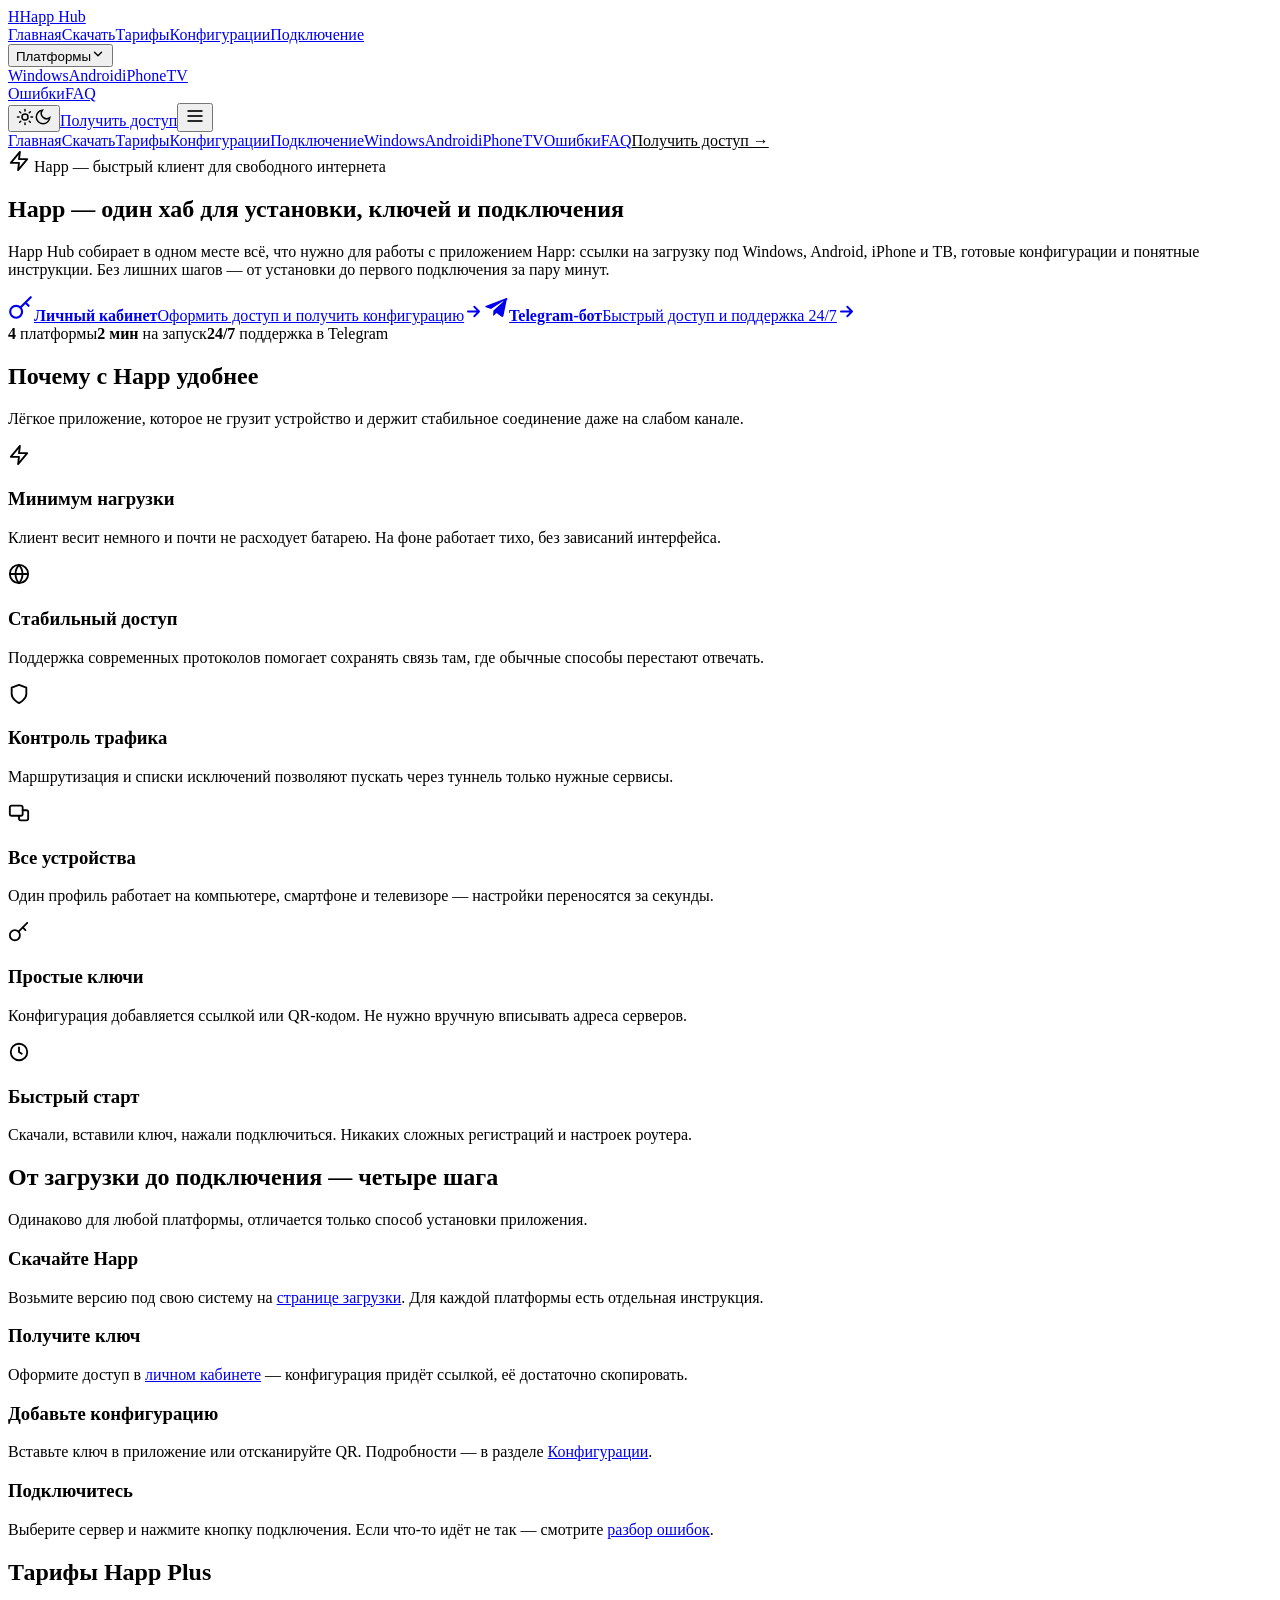
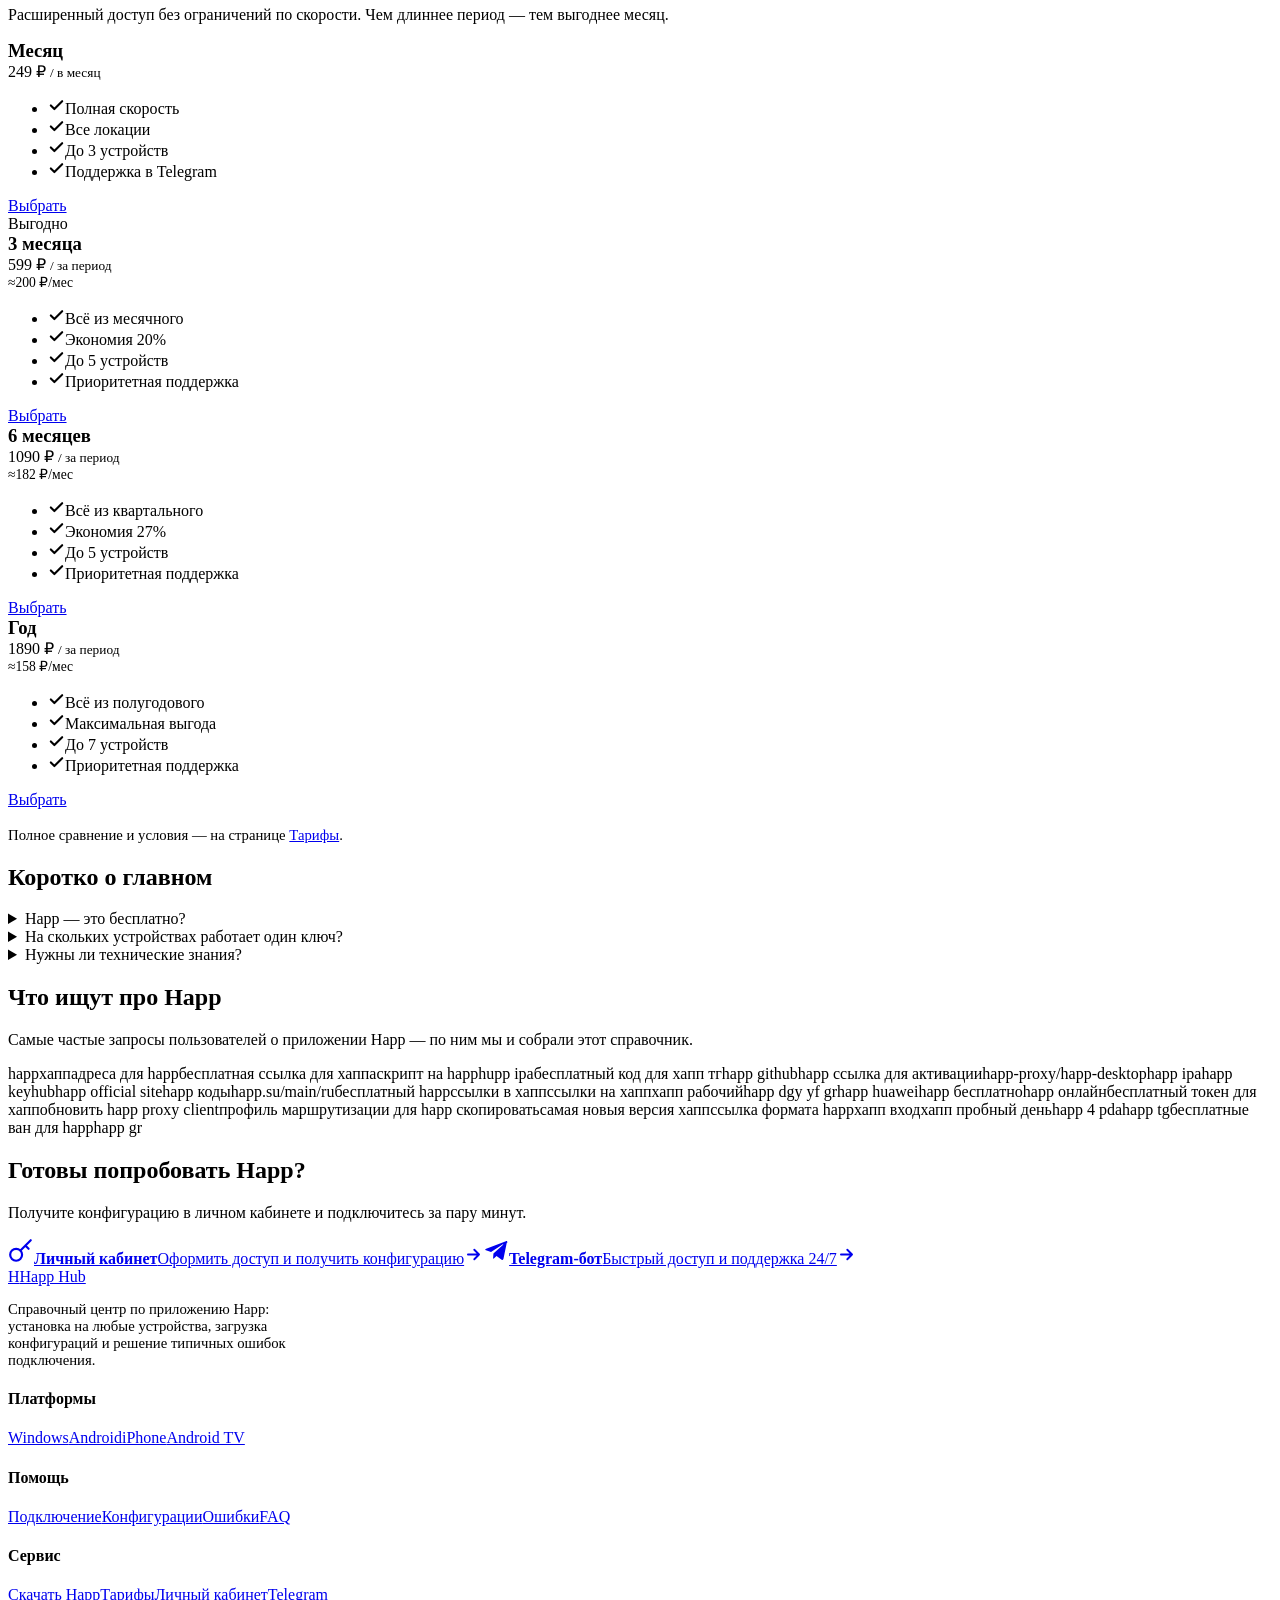
==== public/index.html @ 78789b3b "Auto theme by Moscow time of day (dark 20:00-06:59), manual choice still wins" ====
<!doctype html><html lang="ru"><head><meta charset="utf-8"><meta name="viewport" content="width=device-width,initial-scale=1"><title>Happ Hub — скачать Happ, ключи и подключение на любых устройствах</title><meta name="description" content="Happ Hub: загрузка приложения Happ под Windows, Android, iPhone и ТВ, готовые конфигурации, ключи и пошаговые инструкции по подключению."><link rel="canonical" href="https://4hubs4hap.com/"><meta property="og:title" content="Happ Hub — скачать Happ, ключи и подключение на любых устройствах"><meta property="og:description" content="Happ Hub: загрузка приложения Happ под Windows, Android, iPhone и ТВ, готовые конфигурации, ключи и пошаговые инструкции по подключению."><meta property="og:type" content="website"><meta property="og:url" content="https://4hubs4hap.com/"><link rel="icon" type="image/svg+xml" href="/favicon.svg"><link rel="preconnect" href="https://fonts.googleapis.com"><link rel="preconnect" href="https://fonts.gstatic.com" crossorigin><link rel="stylesheet" href="https://fonts.googleapis.com/css2?family=Manrope:wght@400;500;600;700&family=Sora:wght@600;700&family=JetBrains+Mono:wght@500&display=swap"><link rel="stylesheet" href="/assets/styles.css?v=10"><link rel="preconnect" href="https://mc.yandex.ru" crossorigin><script>(function(){try{var t=localStorage.getItem('theme');if(t!=='dark'&&t!=='light'){var h=parseInt(new Intl.DateTimeFormat('en-GB',{timeZone:'Europe/Moscow',hour:'2-digit',hourCycle:'h23'}).format(new Date()),10);t=(h>=20||h<7)?'dark':'light';}if(t==='dark')document.documentElement.setAttribute('data-theme','dark');}catch(e){}})();</script><!-- Yandex.Metrika --><script>(function(m,e,t,r,i,k,a){m[i]=m[i]||function(){(m[i].a=m[i].a||[]).push(arguments)};m[i].l=1*new Date();for(var j=0;j<document.scripts.length;j++){if(document.scripts[j].src===r){return;}}k=e.createElement(t),a=e.getElementsByTagName(t)[0],k.async=1,k.src=r,a.parentNode.insertBefore(k,a)})(window,document,"script","https://mc.yandex.ru/metrika/tag.js","ym");ym(110249461,"init",{clickmap:true,trackLinks:true,accurateTrackBounce:true,webvisor:true});document.addEventListener('click',function(e){var a=e.target.closest&&e.target.closest('a');if(!a)return;var h=a.href||'';if(h.indexOf('lk.chekdns.click')>-1){ym(110249461,'reachGoal','go_lk');}else if(h.indexOf('t.me/')>-1){ym(110249461,'reachGoal','tg_click');}});</script><noscript><div><img src="https://mc.yandex.ru/watch/110249461" style="position:absolute;left:-9999px;" alt=""/></div></noscript><!-- /Yandex.Metrika --></head><body><header class="nav"><div class="nav-inner"><a href="/" class="brand"><span class="brand-mark">H</span>Happ&nbsp;Hub</a><nav class="nav-links" aria-label="Главное меню"><a href="/" aria-current="page">Главная</a><a href="/skachat/">Скачать</a><a href="/tarify/">Тарифы</a><a href="/config/">Конфигурации</a><a href="/podkluchenie/">Подключение</a><div class="nav-drop"><button type="button" class="nav-drop-btn" aria-haspopup="true">Платформы<svg class="chev" width="14" height="14" viewBox="0 0 24 24" fill="none" stroke="currentColor" stroke-width="2.4" stroke-linecap="round" stroke-linejoin="round"><path d="M6 9l6 6 6-6"/></svg></button><div class="nav-sub"><a href="/windows/">Windows</a><a href="/android/">Android</a><a href="/iphone/">iPhone</a><a href="/tv/">TV</a></div></div><a href="/oshibki/">Ошибки</a><a href="/faq/">FAQ</a></nav><div class="nav-right"><button class="theme-btn" type="button" aria-label="Сменить тему" onclick="toggleTheme()"><svg class="sun" width="18" height="18" viewBox="0 0 24 24" fill="none" stroke="currentColor" stroke-width="2" stroke-linecap="round"><circle cx="12" cy="12" r="4"/><path d="M12 2v2M12 20v2M4.9 4.9l1.4 1.4M17.7 17.7l1.4 1.4M2 12h2M20 12h2M4.9 19.1l1.4-1.4M17.7 6.3l1.4-1.4"/></svg><svg class="moon" width="18" height="18" viewBox="0 0 24 24" fill="none" stroke="currentColor" stroke-width="2" stroke-linecap="round"><path d="M21 12.8A9 9 0 1 1 11.2 3 7 7 0 0 0 21 12.8z"/></svg></button><a href="https://lk.chekdns.click/" class="nav-cta">Получить доступ</a><button class="nav-burger" type="button" aria-label="Меню" onclick="document.querySelector('.drawer').classList.toggle('open')"><svg width="20" height="20" viewBox="0 0 24 24" fill="none" stroke="currentColor" stroke-width="2"><line x1="3" y1="6" x2="21" y2="6"/><line x1="3" y1="12" x2="21" y2="12"/><line x1="3" y1="18" x2="21" y2="18"/></svg></button></div></div><div class="drawer"><a href="/">Главная</a><a href="/skachat/">Скачать</a><a href="/tarify/">Тарифы</a><a href="/config/">Конфигурации</a><a href="/podkluchenie/">Подключение</a><a href="/windows/">Windows</a><a href="/android/">Android</a><a href="/iphone/">iPhone</a><a href="/tv/">TV</a><a href="/oshibki/">Ошибки</a><a href="/faq/">FAQ</a><a href="https://lk.chekdns.click/" style="color:var(--accent)">Получить доступ →</a></div></header><main>
    <section class="hero"><div class="wrap">
      <span class="hero-tag"><svg width="22" height="22" viewBox="0 0 24 24" fill="none" stroke="currentColor" stroke-width="2" stroke-linecap="round" stroke-linejoin="round"><polygon points="13 2 3 14 12 14 11 22 21 10 12 10 13 2"/></svg> Happ — быстрый клиент для свободного интернета</span>
      <h1>Happ — один <span>хаб</span> для установки, ключей и подключения</h1>
      <p class="hero-lead">Happ Hub собирает в одном месте всё, что нужно для работы с приложением Happ: ссылки на загрузку под Windows, Android, iPhone и ТВ, готовые конфигурации и понятные инструкции. Без лишних шагов — от установки до первого подключения за пару минут.</p>
      <div class="cta-duo"><a href="https://lk.chekdns.click/" class="cta-card cta-lk"><span class="cta-ic"><svg width="26" height="26" viewBox="0 0 24 24" fill="none" stroke="currentColor" stroke-width="2" stroke-linecap="round" stroke-linejoin="round"><circle cx="7.5" cy="15.5" r="5.5"/><path d="M11.5 11.5 21 2M16 7l3 3"/></svg></span><span class="cta-tx"><b>Личный кабинет</b><span>Оформить доступ и получить конфигурацию</span></span><span class="cta-go"><svg width="19" height="19" viewBox="0 0 24 24" fill="none" stroke="currentColor" stroke-width="2.4" stroke-linecap="round" stroke-linejoin="round"><path d="M5 12h14M13 6l6 6-6 6"/></svg></span></a><a href="https://t.me/tgbpn_bot?start=utm_4hubs4hap" class="cta-card cta-tg"><span class="cta-ic"><svg width="26" height="26" viewBox="0 0 24 24" fill="currentColor"><path d="M21.94 4.34 18.9 19.2c-.23 1.02-.84 1.27-1.7.79l-4.7-3.46-2.27 2.18c-.25.25-.46.46-.94.46l.33-4.78L18.6 6.2c.38-.34-.08-.53-.59-.19L7.4 12.86l-4.64-1.45c-1.01-.32-1.03-1.01.21-1.49l18.15-7c.84-.31 1.58.2 1.31 1.41z"/></svg></span><span class="cta-tx"><b>Telegram-бот</b><span>Быстрый доступ и поддержка 24/7</span></span><span class="cta-go"><svg width="19" height="19" viewBox="0 0 24 24" fill="none" stroke="currentColor" stroke-width="2.4" stroke-linecap="round" stroke-linejoin="round"><path d="M5 12h14M13 6l6 6-6 6"/></svg></span></a></div>
      <div class="hero-meta"><span><b>4</b> платформы</span><span><b>2 мин</b> на запуск</span><span><b>24/7</b> поддержка в Telegram</span></div>
    </div></section>

    <section><div class="wrap">
      <div class="sec-head"><h2>Почему с Happ удобнее</h2><p>Лёгкое приложение, которое не грузит устройство и держит стабильное соединение даже на слабом канале.</p></div>
      <div class="grid g3">
        <div class="card"><div class="ico"><svg width="22" height="22" viewBox="0 0 24 24" fill="none" stroke="currentColor" stroke-width="2" stroke-linecap="round" stroke-linejoin="round"><polygon points="13 2 3 14 12 14 11 22 21 10 12 10 13 2"/></svg></div><h3>Минимум нагрузки</h3><p>Клиент весит немного и почти не расходует батарею. На фоне работает тихо, без зависаний интерфейса.</p></div>
        <div class="card"><div class="ico"><svg width="22" height="22" viewBox="0 0 24 24" fill="none" stroke="currentColor" stroke-width="2" stroke-linecap="round" stroke-linejoin="round"><circle cx="12" cy="12" r="10"/><path d="M2 12h20M12 2a15 15 0 0 1 0 20 15 15 0 0 1 0-20z"/></svg></div><h3>Стабильный доступ</h3><p>Поддержка современных протоколов помогает сохранять связь там, где обычные способы перестают отвечать.</p></div>
        <div class="card"><div class="ico"><svg width="22" height="22" viewBox="0 0 24 24" fill="none" stroke="currentColor" stroke-width="2" stroke-linecap="round" stroke-linejoin="round"><path d="M12 22s8-4 8-10V5l-8-3-8 3v7c0 6 8 10 8 10z"/></svg></div><h3>Контроль трафика</h3><p>Маршрутизация и списки исключений позволяют пускать через туннель только нужные сервисы.</p></div>
        <div class="card"><div class="ico"><svg width="22" height="22" viewBox="0 0 24 24" fill="none" stroke="currentColor" stroke-width="2" stroke-linecap="round" stroke-linejoin="round"><rect x="2" y="4" width="14" height="11" rx="2"/><path d="M16 9h4a2 2 0 0 1 2 2v7a2 2 0 0 1-2 2h-6a2 2 0 0 1-2-2v-2"/></svg></div><h3>Все устройства</h3><p>Один профиль работает на компьютере, смартфоне и телевизоре — настройки переносятся за секунды.</p></div>
        <div class="card"><div class="ico"><svg width="22" height="22" viewBox="0 0 24 24" fill="none" stroke="currentColor" stroke-width="2" stroke-linecap="round" stroke-linejoin="round"><circle cx="7.5" cy="15.5" r="5.5"/><path d="M11.5 11.5 21 2M16 7l3 3"/></svg></div><h3>Простые ключи</h3><p>Конфигурация добавляется ссылкой или QR-кодом. Не нужно вручную вписывать адреса серверов.</p></div>
        <div class="card"><div class="ico"><svg width="22" height="22" viewBox="0 0 24 24" fill="none" stroke="currentColor" stroke-width="2" stroke-linecap="round" stroke-linejoin="round"><circle cx="12" cy="12" r="9"/><path d="M12 7v5l3 2"/></svg></div><h3>Быстрый старт</h3><p>Скачали, вставили ключ, нажали подключиться. Никаких сложных регистраций и настроек роутера.</p></div>
      </div>
    </div></section>

    <section><div class="wrap">
      <div class="sec-head"><h2>От загрузки до подключения — четыре шага</h2><p>Одинаково для любой платформы, отличается только способ установки приложения.</p></div>
      <div class="steps">
        <div class="step"><div class="n"></div><div><h3>Скачайте Happ</h3><p>Возьмите версию под свою систему на <a href='/skachat/'>странице загрузки</a>. Для каждой платформы есть отдельная инструкция.</p></div></div>
        <div class="step"><div class="n"></div><div><h3>Получите ключ</h3><p>Оформите доступ в <a href='https://lk.chekdns.click/'>личном кабинете</a> — конфигурация придёт ссылкой, её достаточно скопировать.</p></div></div>
        <div class="step"><div class="n"></div><div><h3>Добавьте конфигурацию</h3><p>Вставьте ключ в приложение или отсканируйте QR. Подробности — в разделе <a href='/config/'>Конфигурации</a>.</p></div></div>
        <div class="step"><div class="n"></div><div><h3>Подключитесь</h3><p>Выберите сервер и нажмите кнопку подключения. Если что-то идёт не так — смотрите <a href='/oshibki/'>разбор ошибок</a>.</p></div></div>
      </div>
    </div></section>

    <section><div class="wrap">
      <div class="sec-head"><h2>Тарифы Happ Plus</h2><p>Расширенный доступ без ограничений по скорости. Чем длиннее период — тем выгоднее месяц.</p></div>
      <div class="price-grid"><div class="price"><h3 style="margin:0">Месяц</h3><div class="amt">249 ₽ <small>/ в месяц</small></div><ul><li><svg width="17" height="17" viewBox="0 0 24 24" fill="none" stroke="currentColor" stroke-width="3" stroke-linecap="round" stroke-linejoin="round"><polyline points="20 6 9 17 4 12"/></svg><span>Полная скорость</span></li><li><svg width="17" height="17" viewBox="0 0 24 24" fill="none" stroke="currentColor" stroke-width="3" stroke-linecap="round" stroke-linejoin="round"><polyline points="20 6 9 17 4 12"/></svg><span>Все локации</span></li><li><svg width="17" height="17" viewBox="0 0 24 24" fill="none" stroke="currentColor" stroke-width="3" stroke-linecap="round" stroke-linejoin="round"><polyline points="20 6 9 17 4 12"/></svg><span>До 3 устройств</span></li><li><svg width="17" height="17" viewBox="0 0 24 24" fill="none" stroke="currentColor" stroke-width="3" stroke-linecap="round" stroke-linejoin="round"><polyline points="20 6 9 17 4 12"/></svg><span>Поддержка в Telegram</span></li></ul><a href="https://lk.chekdns.click/" class="btn btn-primary">Выбрать</a></div><div class="price pop"><span class="badge">Выгодно</span><h3 style="margin:0">3 месяца</h3><div class="amt">599 ₽ <small>/ за период</small></div><div class="muted" style="font-size:.85rem;margin-bottom:6px">≈200 ₽/мес</div><ul><li><svg width="17" height="17" viewBox="0 0 24 24" fill="none" stroke="currentColor" stroke-width="3" stroke-linecap="round" stroke-linejoin="round"><polyline points="20 6 9 17 4 12"/></svg><span>Всё из месячного</span></li><li><svg width="17" height="17" viewBox="0 0 24 24" fill="none" stroke="currentColor" stroke-width="3" stroke-linecap="round" stroke-linejoin="round"><polyline points="20 6 9 17 4 12"/></svg><span>Экономия 20%</span></li><li><svg width="17" height="17" viewBox="0 0 24 24" fill="none" stroke="currentColor" stroke-width="3" stroke-linecap="round" stroke-linejoin="round"><polyline points="20 6 9 17 4 12"/></svg><span>До 5 устройств</span></li><li><svg width="17" height="17" viewBox="0 0 24 24" fill="none" stroke="currentColor" stroke-width="3" stroke-linecap="round" stroke-linejoin="round"><polyline points="20 6 9 17 4 12"/></svg><span>Приоритетная поддержка</span></li></ul><a href="https://lk.chekdns.click/" class="btn btn-primary">Выбрать</a></div><div class="price"><h3 style="margin:0">6 месяцев</h3><div class="amt">1090 ₽ <small>/ за период</small></div><div class="muted" style="font-size:.85rem;margin-bottom:6px">≈182 ₽/мес</div><ul><li><svg width="17" height="17" viewBox="0 0 24 24" fill="none" stroke="currentColor" stroke-width="3" stroke-linecap="round" stroke-linejoin="round"><polyline points="20 6 9 17 4 12"/></svg><span>Всё из квартального</span></li><li><svg width="17" height="17" viewBox="0 0 24 24" fill="none" stroke="currentColor" stroke-width="3" stroke-linecap="round" stroke-linejoin="round"><polyline points="20 6 9 17 4 12"/></svg><span>Экономия 27%</span></li><li><svg width="17" height="17" viewBox="0 0 24 24" fill="none" stroke="currentColor" stroke-width="3" stroke-linecap="round" stroke-linejoin="round"><polyline points="20 6 9 17 4 12"/></svg><span>До 5 устройств</span></li><li><svg width="17" height="17" viewBox="0 0 24 24" fill="none" stroke="currentColor" stroke-width="3" stroke-linecap="round" stroke-linejoin="round"><polyline points="20 6 9 17 4 12"/></svg><span>Приоритетная поддержка</span></li></ul><a href="https://lk.chekdns.click/" class="btn btn-primary">Выбрать</a></div><div class="price"><h3 style="margin:0">Год</h3><div class="amt">1890 ₽ <small>/ за период</small></div><div class="muted" style="font-size:.85rem;margin-bottom:6px">≈158 ₽/мес</div><ul><li><svg width="17" height="17" viewBox="0 0 24 24" fill="none" stroke="currentColor" stroke-width="3" stroke-linecap="round" stroke-linejoin="round"><polyline points="20 6 9 17 4 12"/></svg><span>Всё из полугодового</span></li><li><svg width="17" height="17" viewBox="0 0 24 24" fill="none" stroke="currentColor" stroke-width="3" stroke-linecap="round" stroke-linejoin="round"><polyline points="20 6 9 17 4 12"/></svg><span>Максимальная выгода</span></li><li><svg width="17" height="17" viewBox="0 0 24 24" fill="none" stroke="currentColor" stroke-width="3" stroke-linecap="round" stroke-linejoin="round"><polyline points="20 6 9 17 4 12"/></svg><span>До 7 устройств</span></li><li><svg width="17" height="17" viewBox="0 0 24 24" fill="none" stroke="currentColor" stroke-width="3" stroke-linecap="round" stroke-linejoin="round"><polyline points="20 6 9 17 4 12"/></svg><span>Приоритетная поддержка</span></li></ul><a href="https://lk.chekdns.click/" class="btn btn-primary">Выбрать</a></div></div>
      <p class="muted" style="margin-top:18px;font-size:.92rem">Полное сравнение и условия — на странице <a href="/tarify/">Тарифы</a>.</p>
    </div></section>

    <section><div class="wrap">
      <div class="sec-head"><h2>Коротко о главном</h2></div>
      <details class="faq-item"><summary>Happ — это бесплатно?</summary><div class="a">Само приложение бесплатное. Платным может быть доступ к серверам: базовый режим доступен сразу, а расширенный открывается по подписке Happ Plus.</div></details>
      <details class="faq-item"><summary>На скольких устройствах работает один ключ?</summary><div class="a">Обычно конфигурацию можно использовать на нескольких личных устройствах одновременно. Точный лимит зависит от выбранного тарифа.</div></details>
      <details class="faq-item"><summary>Нужны ли технические знания?</summary><div class="a">Нет. Достаточно скопировать ключ из кабинета и вставить в приложение — всё остальное Happ сделает сам.</div></details>
    </div></section>

    <section class="kw-sec"><div class="wrap"><div class="sec-head"><h2>Что ищут про Happ</h2><p>Самые частые запросы пользователей о приложении Happ — по ним мы и собрали этот справочник.</p></div><div class="kwc"><span>happ</span><span>хапп</span><span>адреса для happ</span><span>бесплатная ссылка для хаппа</span><span>скрипт на happ</span><span>hupp ipa</span><span>бесплатный код для хапп тг</span><span>happ github</span><span>happ ссылка для активации</span><span>happ-proxy/happ-desktop</span><span>happ ipa</span><span>happ keyhub</span><span>happ official site</span><span>happ коды</span><span>happ.su/main/ru</span><span>бесплатный happ</span><span>ссылки в хапп</span><span>ссылки на хапп</span><span>хапп рабочий</span><span>happ dgy yf gr</span><span>happ huawei</span><span>happ бесплатно</span><span>happ онлайн</span><span>бесплатный токен для хапп</span><span>обновить happ proxy client</span><span>профиль маршрутизации для happ скопировать</span><span>самая новыя версия хапп</span><span>ссылка формата happ</span><span>хапп вход</span><span>хапп пробный день</span><span>happ 4 pda</span><span>happ tg</span><span>бесплатные ван для happ</span><span>happ gr</span></div></div></section>

    <section><div class="wrap"><div class="band"><h2>Готовы попробовать Happ?</h2><p class="muted">Получите конфигурацию в личном кабинете и подключитесь за пару минут.</p><div class="cta-duo"><a href="https://lk.chekdns.click/" class="cta-card cta-lk"><span class="cta-ic"><svg width="26" height="26" viewBox="0 0 24 24" fill="none" stroke="currentColor" stroke-width="2" stroke-linecap="round" stroke-linejoin="round"><circle cx="7.5" cy="15.5" r="5.5"/><path d="M11.5 11.5 21 2M16 7l3 3"/></svg></span><span class="cta-tx"><b>Личный кабинет</b><span>Оформить доступ и получить конфигурацию</span></span><span class="cta-go"><svg width="19" height="19" viewBox="0 0 24 24" fill="none" stroke="currentColor" stroke-width="2.4" stroke-linecap="round" stroke-linejoin="round"><path d="M5 12h14M13 6l6 6-6 6"/></svg></span></a><a href="https://t.me/tgbpn_bot?start=utm_4hubs4hap" class="cta-card cta-tg"><span class="cta-ic"><svg width="26" height="26" viewBox="0 0 24 24" fill="currentColor"><path d="M21.94 4.34 18.9 19.2c-.23 1.02-.84 1.27-1.7.79l-4.7-3.46-2.27 2.18c-.25.25-.46.46-.94.46l.33-4.78L18.6 6.2c.38-.34-.08-.53-.59-.19L7.4 12.86l-4.64-1.45c-1.01-.32-1.03-1.01.21-1.49l18.15-7c.84-.31 1.58.2 1.31 1.41z"/></svg></span><span class="cta-tx"><b>Telegram-бот</b><span>Быстрый доступ и поддержка 24/7</span></span><span class="cta-go"><svg width="19" height="19" viewBox="0 0 24 24" fill="none" stroke="currentColor" stroke-width="2.4" stroke-linecap="round" stroke-linejoin="round"><path d="M5 12h14M13 6l6 6-6 6"/></svg></span></a></div></div></div></section>
    </main><footer class="foot"><div class="wrap"><div class="foot-grid"><div><a href="/" class="brand" style="margin-bottom:10px"><span class="brand-mark">H</span>Happ&nbsp;Hub</a><p class="muted" style="font-size:.92rem;max-width:280px">Справочный центр по приложению Happ: установка на любые устройства, загрузка конфигураций и решение типичных ошибок подключения.</p></div><div><h4>Платформы</h4><a href="/windows/">Windows</a><a href="/android/">Android</a><a href="/iphone/">iPhone</a><a href="/tv/">Android TV</a></div><div><h4>Помощь</h4><a href="/podkluchenie/">Подключение</a><a href="/config/">Конфигурации</a><a href="/oshibki/">Ошибки</a><a href="/faq/">FAQ</a></div><div><h4>Сервис</h4><a href="/skachat/">Скачать Happ</a><a href="/tarify/">Тарифы</a><a href="https://lk.chekdns.click/">Личный кабинет</a><a href="https://t.me/tgbpn_bot?start=utm_4hubs4hap">Telegram</a></div></div><div class="foot-bottom"><span>© 2026 Happ Hub. Информационный проект, не является официальным сайтом разработчика Happ.</span><span>4hubs4hap.com</span></div></div></footer><script>function toggleTheme(){var d=document.documentElement,dark=d.getAttribute('data-theme')==='dark';if(dark){d.removeAttribute('data-theme');try{localStorage.setItem('theme','light')}catch(e){}}else{d.setAttribute('data-theme','dark');try{localStorage.setItem('theme','dark')}catch(e){}}}</script></body></html>
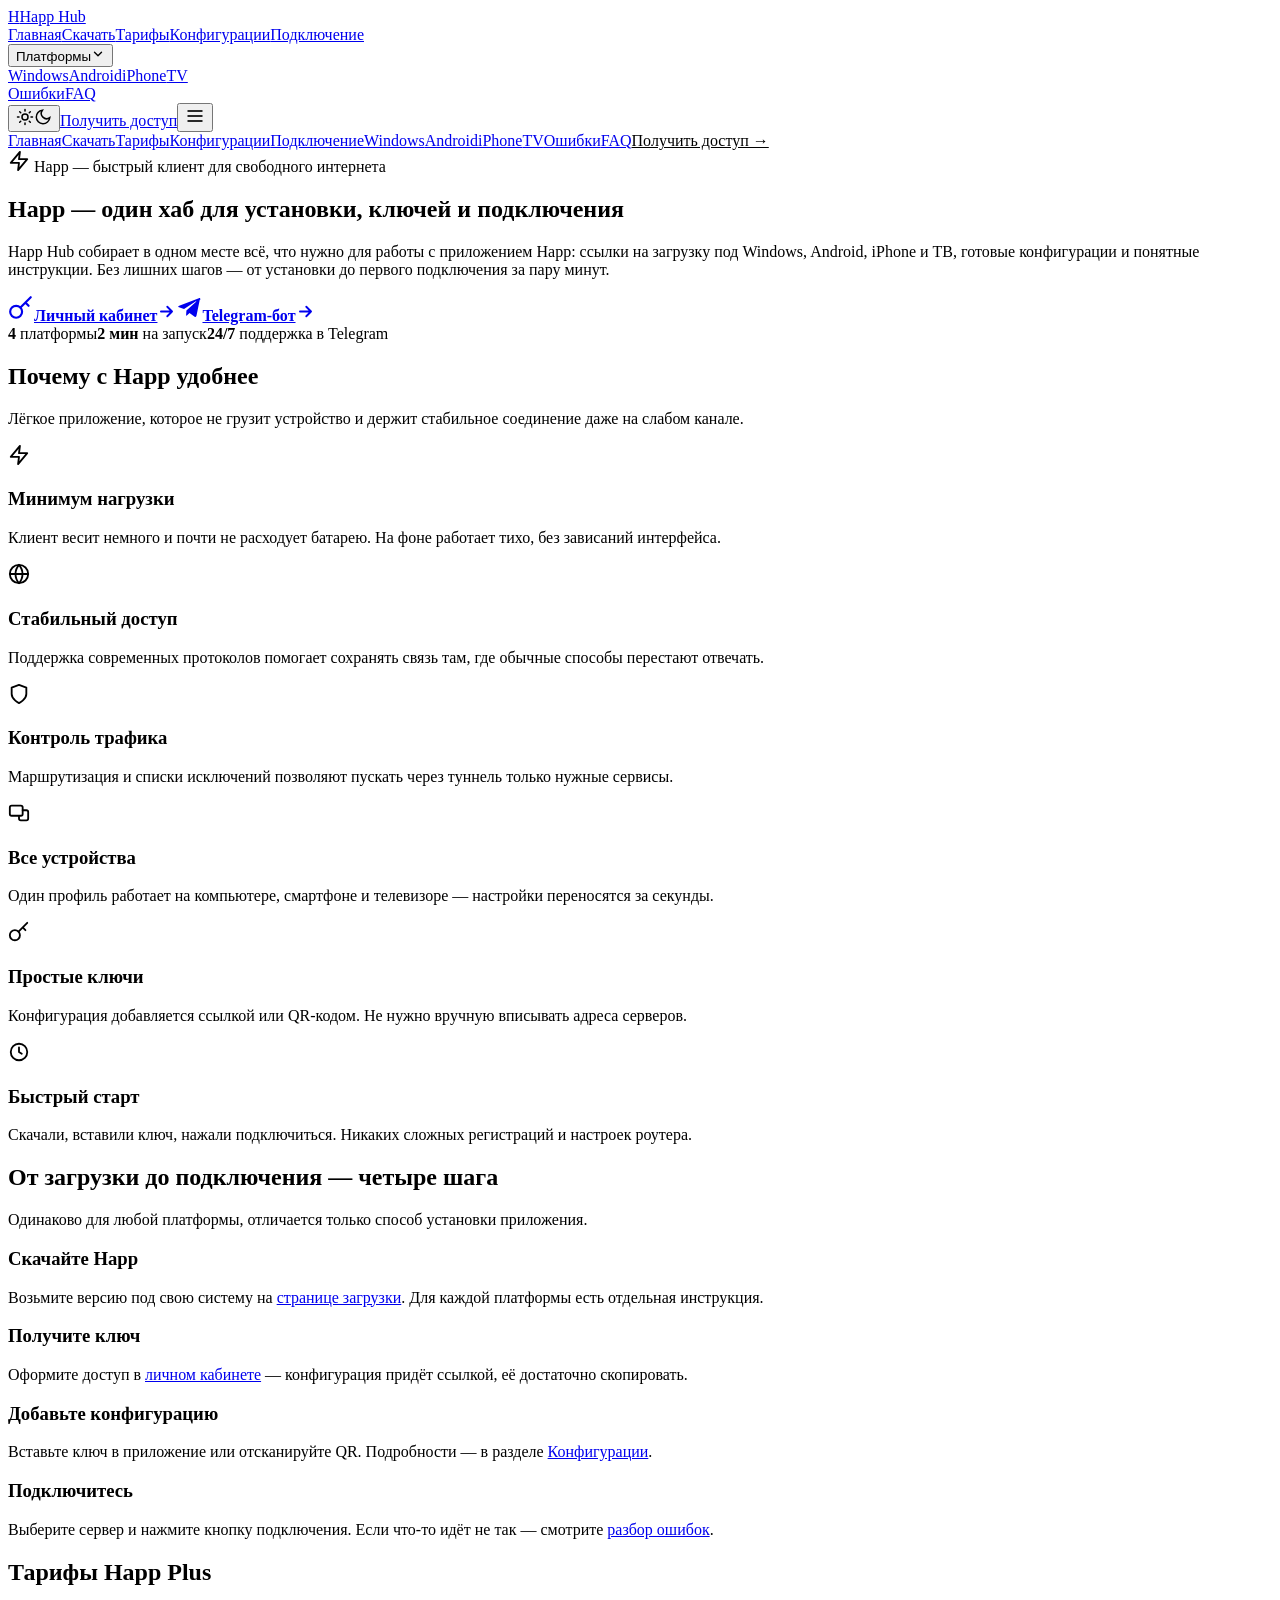
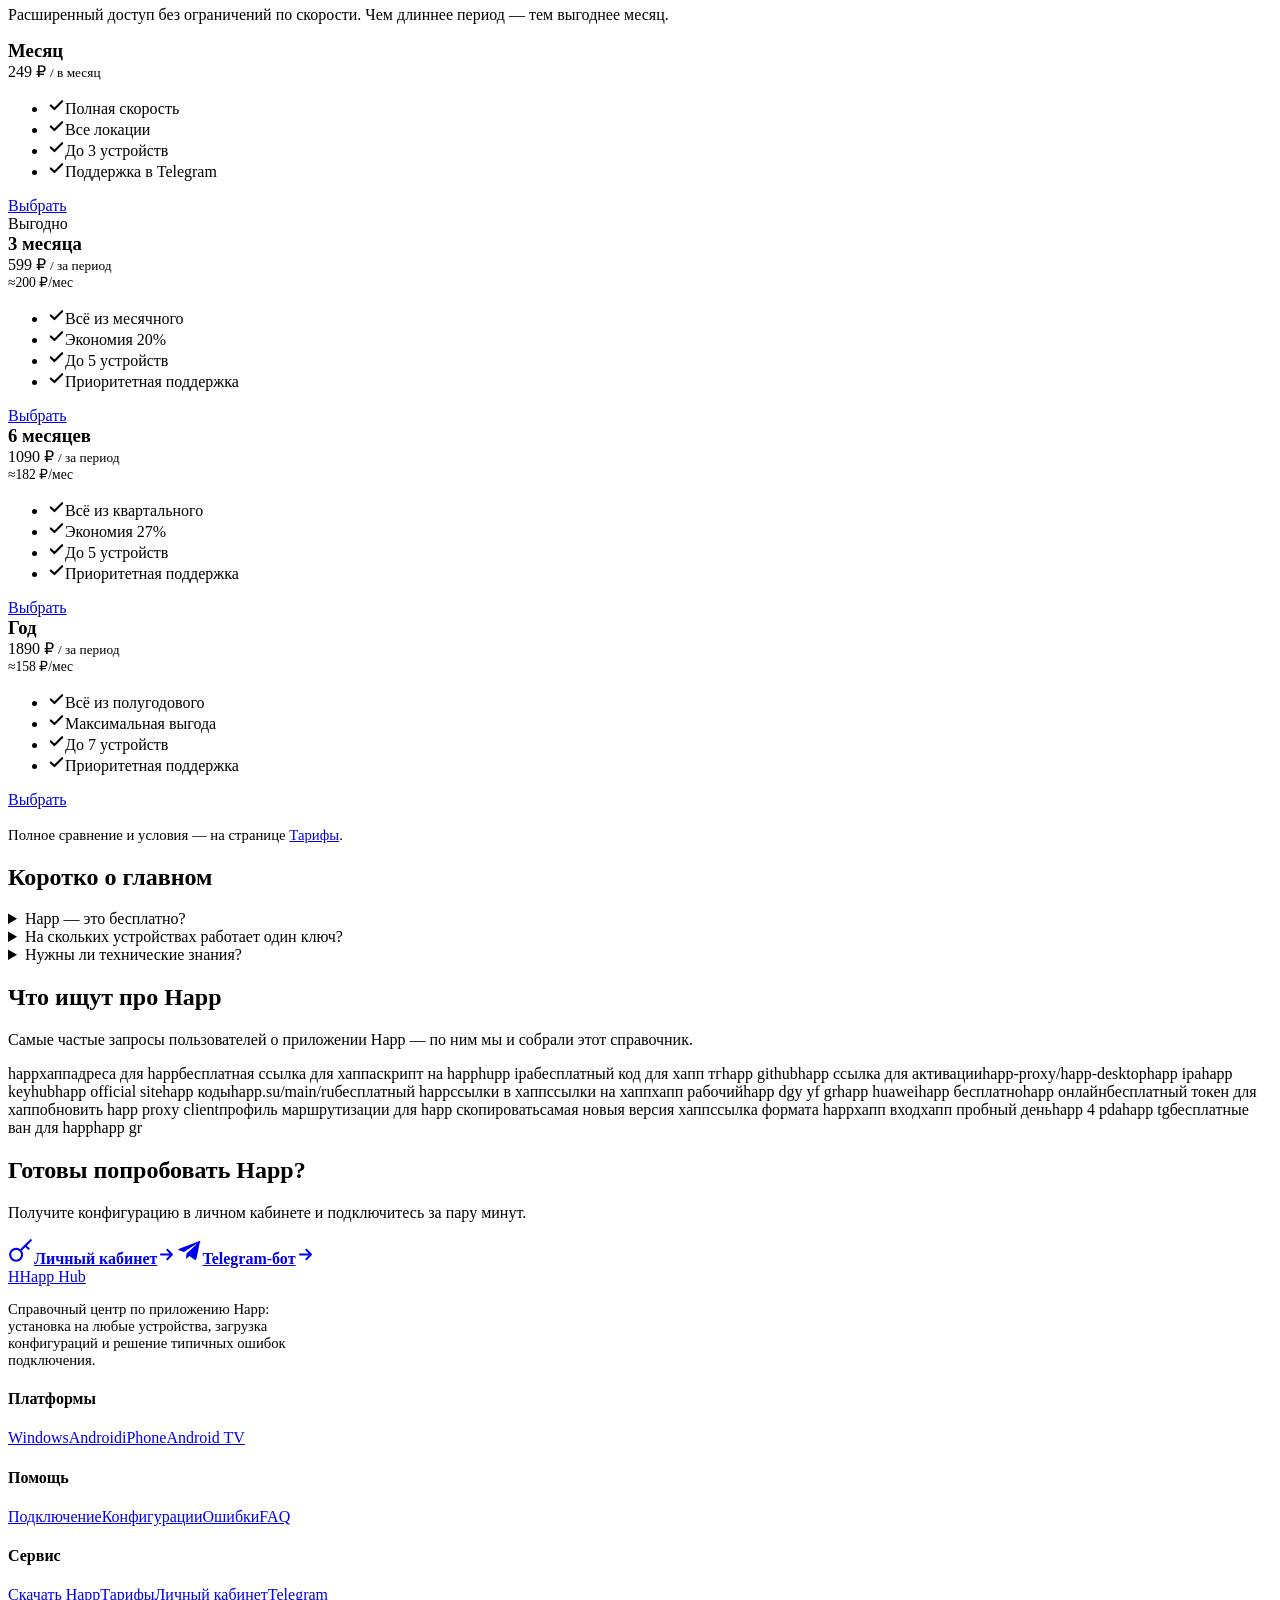
==== commit 13a4871b: "CTA: drop subtitles, make both filled gradient buttons (indigo + telegram blue)" ====
--- a/public/index.html
+++ b/public/index.html
@@ -1,9 +1,9 @@
-<!doctype html><html lang="ru"><head><meta charset="utf-8"><meta name="viewport" content="width=device-width,initial-scale=1"><title>Happ Hub — скачать Happ, ключи и подключение на любых устройствах</title><meta name="description" content="Happ Hub: загрузка приложения Happ под Windows, Android, iPhone и ТВ, готовые конфигурации, ключи и пошаговые инструкции по подключению."><link rel="canonical" href="https://4hubs4hap.com/"><meta property="og:title" content="Happ Hub — скачать Happ, ключи и подключение на любых устройствах"><meta property="og:description" content="Happ Hub: загрузка приложения Happ под Windows, Android, iPhone и ТВ, готовые конфигурации, ключи и пошаговые инструкции по подключению."><meta property="og:type" content="website"><meta property="og:url" content="https://4hubs4hap.com/"><link rel="icon" type="image/svg+xml" href="/favicon.svg"><link rel="preconnect" href="https://fonts.googleapis.com"><link rel="preconnect" href="https://fonts.gstatic.com" crossorigin><link rel="stylesheet" href="https://fonts.googleapis.com/css2?family=Manrope:wght@400;500;600;700&family=Sora:wght@600;700&family=JetBrains+Mono:wght@500&display=swap"><link rel="stylesheet" href="/assets/styles.css?v=10"><link rel="preconnect" href="https://mc.yandex.ru" crossorigin><script>(function(){try{var t=localStorage.getItem('theme');if(t!=='dark'&&t!=='light'){var h=parseInt(new Intl.DateTimeFormat('en-GB',{timeZone:'Europe/Moscow',hour:'2-digit',hourCycle:'h23'}).format(new Date()),10);t=(h>=20||h<7)?'dark':'light';}if(t==='dark')document.documentElement.setAttribute('data-theme','dark');}catch(e){}})();</script><!-- Yandex.Metrika --><script>(function(m,e,t,r,i,k,a){m[i]=m[i]||function(){(m[i].a=m[i].a||[]).push(arguments)};m[i].l=1*new Date();for(var j=0;j<document.scripts.length;j++){if(document.scripts[j].src===r){return;}}k=e.createElement(t),a=e.getElementsByTagName(t)[0],k.async=1,k.src=r,a.parentNode.insertBefore(k,a)})(window,document,"script","https://mc.yandex.ru/metrika/tag.js","ym");ym(110249461,"init",{clickmap:true,trackLinks:true,accurateTrackBounce:true,webvisor:true});document.addEventListener('click',function(e){var a=e.target.closest&&e.target.closest('a');if(!a)return;var h=a.href||'';if(h.indexOf('lk.chekdns.click')>-1){ym(110249461,'reachGoal','go_lk');}else if(h.indexOf('t.me/')>-1){ym(110249461,'reachGoal','tg_click');}});</script><noscript><div><img src="https://mc.yandex.ru/watch/110249461" style="position:absolute;left:-9999px;" alt=""/></div></noscript><!-- /Yandex.Metrika --></head><body><header class="nav"><div class="nav-inner"><a href="/" class="brand"><span class="brand-mark">H</span>Happ&nbsp;Hub</a><nav class="nav-links" aria-label="Главное меню"><a href="/" aria-current="page">Главная</a><a href="/skachat/">Скачать</a><a href="/tarify/">Тарифы</a><a href="/config/">Конфигурации</a><a href="/podkluchenie/">Подключение</a><div class="nav-drop"><button type="button" class="nav-drop-btn" aria-haspopup="true">Платформы<svg class="chev" width="14" height="14" viewBox="0 0 24 24" fill="none" stroke="currentColor" stroke-width="2.4" stroke-linecap="round" stroke-linejoin="round"><path d="M6 9l6 6 6-6"/></svg></button><div class="nav-sub"><a href="/windows/">Windows</a><a href="/android/">Android</a><a href="/iphone/">iPhone</a><a href="/tv/">TV</a></div></div><a href="/oshibki/">Ошибки</a><a href="/faq/">FAQ</a></nav><div class="nav-right"><button class="theme-btn" type="button" aria-label="Сменить тему" onclick="toggleTheme()"><svg class="sun" width="18" height="18" viewBox="0 0 24 24" fill="none" stroke="currentColor" stroke-width="2" stroke-linecap="round"><circle cx="12" cy="12" r="4"/><path d="M12 2v2M12 20v2M4.9 4.9l1.4 1.4M17.7 17.7l1.4 1.4M2 12h2M20 12h2M4.9 19.1l1.4-1.4M17.7 6.3l1.4-1.4"/></svg><svg class="moon" width="18" height="18" viewBox="0 0 24 24" fill="none" stroke="currentColor" stroke-width="2" stroke-linecap="round"><path d="M21 12.8A9 9 0 1 1 11.2 3 7 7 0 0 0 21 12.8z"/></svg></button><a href="https://lk.chekdns.click/" class="nav-cta">Получить доступ</a><button class="nav-burger" type="button" aria-label="Меню" onclick="document.querySelector('.drawer').classList.toggle('open')"><svg width="20" height="20" viewBox="0 0 24 24" fill="none" stroke="currentColor" stroke-width="2"><line x1="3" y1="6" x2="21" y2="6"/><line x1="3" y1="12" x2="21" y2="12"/><line x1="3" y1="18" x2="21" y2="18"/></svg></button></div></div><div class="drawer"><a href="/">Главная</a><a href="/skachat/">Скачать</a><a href="/tarify/">Тарифы</a><a href="/config/">Конфигурации</a><a href="/podkluchenie/">Подключение</a><a href="/windows/">Windows</a><a href="/android/">Android</a><a href="/iphone/">iPhone</a><a href="/tv/">TV</a><a href="/oshibki/">Ошибки</a><a href="/faq/">FAQ</a><a href="https://lk.chekdns.click/" style="color:var(--accent)">Получить доступ →</a></div></header><main>
+<!doctype html><html lang="ru"><head><meta charset="utf-8"><meta name="viewport" content="width=device-width,initial-scale=1"><title>Happ Hub — скачать Happ, ключи и подключение на любых устройствах</title><meta name="description" content="Happ Hub: загрузка приложения Happ под Windows, Android, iPhone и ТВ, готовые конфигурации, ключи и пошаговые инструкции по подключению."><link rel="canonical" href="https://4hubs4hap.com/"><meta property="og:title" content="Happ Hub — скачать Happ, ключи и подключение на любых устройствах"><meta property="og:description" content="Happ Hub: загрузка приложения Happ под Windows, Android, iPhone и ТВ, готовые конфигурации, ключи и пошаговые инструкции по подключению."><meta property="og:type" content="website"><meta property="og:url" content="https://4hubs4hap.com/"><link rel="icon" type="image/svg+xml" href="/favicon.svg"><link rel="preconnect" href="https://fonts.googleapis.com"><link rel="preconnect" href="https://fonts.gstatic.com" crossorigin><link rel="stylesheet" href="https://fonts.googleapis.com/css2?family=Manrope:wght@400;500;600;700&family=Sora:wght@600;700&family=JetBrains+Mono:wght@500&display=swap"><link rel="stylesheet" href="/assets/styles.css?v=11"><link rel="preconnect" href="https://mc.yandex.ru" crossorigin><script>(function(){try{var t=localStorage.getItem('theme');if(t!=='dark'&&t!=='light'){var h=parseInt(new Intl.DateTimeFormat('en-GB',{timeZone:'Europe/Moscow',hour:'2-digit',hourCycle:'h23'}).format(new Date()),10);t=(h>=20||h<7)?'dark':'light';}if(t==='dark')document.documentElement.setAttribute('data-theme','dark');}catch(e){}})();</script><!-- Yandex.Metrika --><script>(function(m,e,t,r,i,k,a){m[i]=m[i]||function(){(m[i].a=m[i].a||[]).push(arguments)};m[i].l=1*new Date();for(var j=0;j<document.scripts.length;j++){if(document.scripts[j].src===r){return;}}k=e.createElement(t),a=e.getElementsByTagName(t)[0],k.async=1,k.src=r,a.parentNode.insertBefore(k,a)})(window,document,"script","https://mc.yandex.ru/metrika/tag.js","ym");ym(110249461,"init",{clickmap:true,trackLinks:true,accurateTrackBounce:true,webvisor:true});document.addEventListener('click',function(e){var a=e.target.closest&&e.target.closest('a');if(!a)return;var h=a.href||'';if(h.indexOf('lk.chekdns.click')>-1){ym(110249461,'reachGoal','go_lk');}else if(h.indexOf('t.me/')>-1){ym(110249461,'reachGoal','tg_click');}});</script><noscript><div><img src="https://mc.yandex.ru/watch/110249461" style="position:absolute;left:-9999px;" alt=""/></div></noscript><!-- /Yandex.Metrika --></head><body><header class="nav"><div class="nav-inner"><a href="/" class="brand"><span class="brand-mark">H</span>Happ&nbsp;Hub</a><nav class="nav-links" aria-label="Главное меню"><a href="/" aria-current="page">Главная</a><a href="/skachat/">Скачать</a><a href="/tarify/">Тарифы</a><a href="/config/">Конфигурации</a><a href="/podkluchenie/">Подключение</a><div class="nav-drop"><button type="button" class="nav-drop-btn" aria-haspopup="true">Платформы<svg class="chev" width="14" height="14" viewBox="0 0 24 24" fill="none" stroke="currentColor" stroke-width="2.4" stroke-linecap="round" stroke-linejoin="round"><path d="M6 9l6 6 6-6"/></svg></button><div class="nav-sub"><a href="/windows/">Windows</a><a href="/android/">Android</a><a href="/iphone/">iPhone</a><a href="/tv/">TV</a></div></div><a href="/oshibki/">Ошибки</a><a href="/faq/">FAQ</a></nav><div class="nav-right"><button class="theme-btn" type="button" aria-label="Сменить тему" onclick="toggleTheme()"><svg class="sun" width="18" height="18" viewBox="0 0 24 24" fill="none" stroke="currentColor" stroke-width="2" stroke-linecap="round"><circle cx="12" cy="12" r="4"/><path d="M12 2v2M12 20v2M4.9 4.9l1.4 1.4M17.7 17.7l1.4 1.4M2 12h2M20 12h2M4.9 19.1l1.4-1.4M17.7 6.3l1.4-1.4"/></svg><svg class="moon" width="18" height="18" viewBox="0 0 24 24" fill="none" stroke="currentColor" stroke-width="2" stroke-linecap="round"><path d="M21 12.8A9 9 0 1 1 11.2 3 7 7 0 0 0 21 12.8z"/></svg></button><a href="https://lk.chekdns.click/" class="nav-cta">Получить доступ</a><button class="nav-burger" type="button" aria-label="Меню" onclick="document.querySelector('.drawer').classList.toggle('open')"><svg width="20" height="20" viewBox="0 0 24 24" fill="none" stroke="currentColor" stroke-width="2"><line x1="3" y1="6" x2="21" y2="6"/><line x1="3" y1="12" x2="21" y2="12"/><line x1="3" y1="18" x2="21" y2="18"/></svg></button></div></div><div class="drawer"><a href="/">Главная</a><a href="/skachat/">Скачать</a><a href="/tarify/">Тарифы</a><a href="/config/">Конфигурации</a><a href="/podkluchenie/">Подключение</a><a href="/windows/">Windows</a><a href="/android/">Android</a><a href="/iphone/">iPhone</a><a href="/tv/">TV</a><a href="/oshibki/">Ошибки</a><a href="/faq/">FAQ</a><a href="https://lk.chekdns.click/" style="color:var(--accent)">Получить доступ →</a></div></header><main>
     <section class="hero"><div class="wrap">
       <span class="hero-tag"><svg width="22" height="22" viewBox="0 0 24 24" fill="none" stroke="currentColor" stroke-width="2" stroke-linecap="round" stroke-linejoin="round"><polygon points="13 2 3 14 12 14 11 22 21 10 12 10 13 2"/></svg> Happ — быстрый клиент для свободного интернета</span>
       <h1>Happ — один <span>хаб</span> для установки, ключей и подключения</h1>
       <p class="hero-lead">Happ Hub собирает в одном месте всё, что нужно для работы с приложением Happ: ссылки на загрузку под Windows, Android, iPhone и ТВ, готовые конфигурации и понятные инструкции. Без лишних шагов — от установки до первого подключения за пару минут.</p>
-      <div class="cta-duo"><a href="https://lk.chekdns.click/" class="cta-card cta-lk"><span class="cta-ic"><svg width="26" height="26" viewBox="0 0 24 24" fill="none" stroke="currentColor" stroke-width="2" stroke-linecap="round" stroke-linejoin="round"><circle cx="7.5" cy="15.5" r="5.5"/><path d="M11.5 11.5 21 2M16 7l3 3"/></svg></span><span class="cta-tx"><b>Личный кабинет</b><span>Оформить доступ и получить конфигурацию</span></span><span class="cta-go"><svg width="19" height="19" viewBox="0 0 24 24" fill="none" stroke="currentColor" stroke-width="2.4" stroke-linecap="round" stroke-linejoin="round"><path d="M5 12h14M13 6l6 6-6 6"/></svg></span></a><a href="https://t.me/tgbpn_bot?start=utm_4hubs4hap" class="cta-card cta-tg"><span class="cta-ic"><svg width="26" height="26" viewBox="0 0 24 24" fill="currentColor"><path d="M21.94 4.34 18.9 19.2c-.23 1.02-.84 1.27-1.7.79l-4.7-3.46-2.27 2.18c-.25.25-.46.46-.94.46l.33-4.78L18.6 6.2c.38-.34-.08-.53-.59-.19L7.4 12.86l-4.64-1.45c-1.01-.32-1.03-1.01.21-1.49l18.15-7c.84-.31 1.58.2 1.31 1.41z"/></svg></span><span class="cta-tx"><b>Telegram-бот</b><span>Быстрый доступ и поддержка 24/7</span></span><span class="cta-go"><svg width="19" height="19" viewBox="0 0 24 24" fill="none" stroke="currentColor" stroke-width="2.4" stroke-linecap="round" stroke-linejoin="round"><path d="M5 12h14M13 6l6 6-6 6"/></svg></span></a></div>
+      <div class="cta-duo"><a href="https://lk.chekdns.click/" class="cta-card cta-lk"><span class="cta-ic"><svg width="26" height="26" viewBox="0 0 24 24" fill="none" stroke="currentColor" stroke-width="2" stroke-linecap="round" stroke-linejoin="round"><circle cx="7.5" cy="15.5" r="5.5"/><path d="M11.5 11.5 21 2M16 7l3 3"/></svg></span><b>Личный кабинет</b><span class="cta-go"><svg width="19" height="19" viewBox="0 0 24 24" fill="none" stroke="currentColor" stroke-width="2.4" stroke-linecap="round" stroke-linejoin="round"><path d="M5 12h14M13 6l6 6-6 6"/></svg></span></a><a href="https://t.me/tgbpn_bot?start=utm_4hubs4hap" class="cta-card cta-tg"><span class="cta-ic"><svg width="26" height="26" viewBox="0 0 24 24" fill="currentColor"><path d="M21.94 4.34 18.9 19.2c-.23 1.02-.84 1.27-1.7.79l-4.7-3.46-2.27 2.18c-.25.25-.46.46-.94.46l.33-4.78L18.6 6.2c.38-.34-.08-.53-.59-.19L7.4 12.86l-4.64-1.45c-1.01-.32-1.03-1.01.21-1.49l18.15-7c.84-.31 1.58.2 1.31 1.41z"/></svg></span><b>Telegram-бот</b><span class="cta-go"><svg width="19" height="19" viewBox="0 0 24 24" fill="none" stroke="currentColor" stroke-width="2.4" stroke-linecap="round" stroke-linejoin="round"><path d="M5 12h14M13 6l6 6-6 6"/></svg></span></a></div>
       <div class="hero-meta"><span><b>4</b> платформы</span><span><b>2 мин</b> на запуск</span><span><b>24/7</b> поддержка в Telegram</span></div>
     </div></section>
 
@@ -44,5 +44,5 @@
 
     <section class="kw-sec"><div class="wrap"><div class="sec-head"><h2>Что ищут про Happ</h2><p>Самые частые запросы пользователей о приложении Happ — по ним мы и собрали этот справочник.</p></div><div class="kwc"><span>happ</span><span>хапп</span><span>адреса для happ</span><span>бесплатная ссылка для хаппа</span><span>скрипт на happ</span><span>hupp ipa</span><span>бесплатный код для хапп тг</span><span>happ github</span><span>happ ссылка для активации</span><span>happ-proxy/happ-desktop</span><span>happ ipa</span><span>happ keyhub</span><span>happ official site</span><span>happ коды</span><span>happ.su/main/ru</span><span>бесплатный happ</span><span>ссылки в хапп</span><span>ссылки на хапп</span><span>хапп рабочий</span><span>happ dgy yf gr</span><span>happ huawei</span><span>happ бесплатно</span><span>happ онлайн</span><span>бесплатный токен для хапп</span><span>обновить happ proxy client</span><span>профиль маршрутизации для happ скопировать</span><span>самая новыя версия хапп</span><span>ссылка формата happ</span><span>хапп вход</span><span>хапп пробный день</span><span>happ 4 pda</span><span>happ tg</span><span>бесплатные ван для happ</span><span>happ gr</span></div></div></section>
 
-    <section><div class="wrap"><div class="band"><h2>Готовы попробовать Happ?</h2><p class="muted">Получите конфигурацию в личном кабинете и подключитесь за пару минут.</p><div class="cta-duo"><a href="https://lk.chekdns.click/" class="cta-card cta-lk"><span class="cta-ic"><svg width="26" height="26" viewBox="0 0 24 24" fill="none" stroke="currentColor" stroke-width="2" stroke-linecap="round" stroke-linejoin="round"><circle cx="7.5" cy="15.5" r="5.5"/><path d="M11.5 11.5 21 2M16 7l3 3"/></svg></span><span class="cta-tx"><b>Личный кабинет</b><span>Оформить доступ и получить конфигурацию</span></span><span class="cta-go"><svg width="19" height="19" viewBox="0 0 24 24" fill="none" stroke="currentColor" stroke-width="2.4" stroke-linecap="round" stroke-linejoin="round"><path d="M5 12h14M13 6l6 6-6 6"/></svg></span></a><a href="https://t.me/tgbpn_bot?start=utm_4hubs4hap" class="cta-card cta-tg"><span class="cta-ic"><svg width="26" height="26" viewBox="0 0 24 24" fill="currentColor"><path d="M21.94 4.34 18.9 19.2c-.23 1.02-.84 1.27-1.7.79l-4.7-3.46-2.27 2.18c-.25.25-.46.46-.94.46l.33-4.78L18.6 6.2c.38-.34-.08-.53-.59-.19L7.4 12.86l-4.64-1.45c-1.01-.32-1.03-1.01.21-1.49l18.15-7c.84-.31 1.58.2 1.31 1.41z"/></svg></span><span class="cta-tx"><b>Telegram-бот</b><span>Быстрый доступ и поддержка 24/7</span></span><span class="cta-go"><svg width="19" height="19" viewBox="0 0 24 24" fill="none" stroke="currentColor" stroke-width="2.4" stroke-linecap="round" stroke-linejoin="round"><path d="M5 12h14M13 6l6 6-6 6"/></svg></span></a></div></div></div></section>
+    <section><div class="wrap"><div class="band"><h2>Готовы попробовать Happ?</h2><p class="muted">Получите конфигурацию в личном кабинете и подключитесь за пару минут.</p><div class="cta-duo"><a href="https://lk.chekdns.click/" class="cta-card cta-lk"><span class="cta-ic"><svg width="26" height="26" viewBox="0 0 24 24" fill="none" stroke="currentColor" stroke-width="2" stroke-linecap="round" stroke-linejoin="round"><circle cx="7.5" cy="15.5" r="5.5"/><path d="M11.5 11.5 21 2M16 7l3 3"/></svg></span><b>Личный кабинет</b><span class="cta-go"><svg width="19" height="19" viewBox="0 0 24 24" fill="none" stroke="currentColor" stroke-width="2.4" stroke-linecap="round" stroke-linejoin="round"><path d="M5 12h14M13 6l6 6-6 6"/></svg></span></a><a href="https://t.me/tgbpn_bot?start=utm_4hubs4hap" class="cta-card cta-tg"><span class="cta-ic"><svg width="26" height="26" viewBox="0 0 24 24" fill="currentColor"><path d="M21.94 4.34 18.9 19.2c-.23 1.02-.84 1.27-1.7.79l-4.7-3.46-2.27 2.18c-.25.25-.46.46-.94.46l.33-4.78L18.6 6.2c.38-.34-.08-.53-.59-.19L7.4 12.86l-4.64-1.45c-1.01-.32-1.03-1.01.21-1.49l18.15-7c.84-.31 1.58.2 1.31 1.41z"/></svg></span><b>Telegram-бот</b><span class="cta-go"><svg width="19" height="19" viewBox="0 0 24 24" fill="none" stroke="currentColor" stroke-width="2.4" stroke-linecap="round" stroke-linejoin="round"><path d="M5 12h14M13 6l6 6-6 6"/></svg></span></a></div></div></div></section>
     </main><footer class="foot"><div class="wrap"><div class="foot-grid"><div><a href="/" class="brand" style="margin-bottom:10px"><span class="brand-mark">H</span>Happ&nbsp;Hub</a><p class="muted" style="font-size:.92rem;max-width:280px">Справочный центр по приложению Happ: установка на любые устройства, загрузка конфигураций и решение типичных ошибок подключения.</p></div><div><h4>Платформы</h4><a href="/windows/">Windows</a><a href="/android/">Android</a><a href="/iphone/">iPhone</a><a href="/tv/">Android TV</a></div><div><h4>Помощь</h4><a href="/podkluchenie/">Подключение</a><a href="/config/">Конфигурации</a><a href="/oshibki/">Ошибки</a><a href="/faq/">FAQ</a></div><div><h4>Сервис</h4><a href="/skachat/">Скачать Happ</a><a href="/tarify/">Тарифы</a><a href="https://lk.chekdns.click/">Личный кабинет</a><a href="https://t.me/tgbpn_bot?start=utm_4hubs4hap">Telegram</a></div></div><div class="foot-bottom"><span>© 2026 Happ Hub. Информационный проект, не является официальным сайтом разработчика Happ.</span><span>4hubs4hap.com</span></div></div></footer><script>function toggleTheme(){var d=document.documentElement,dark=d.getAttribute('data-theme')==='dark';if(dark){d.removeAttribute('data-theme');try{localStorage.setItem('theme','light')}catch(e){}}else{d.setAttribute('data-theme','dark');try{localStorage.setItem('theme','dark')}catch(e){}}}</script></body></html>
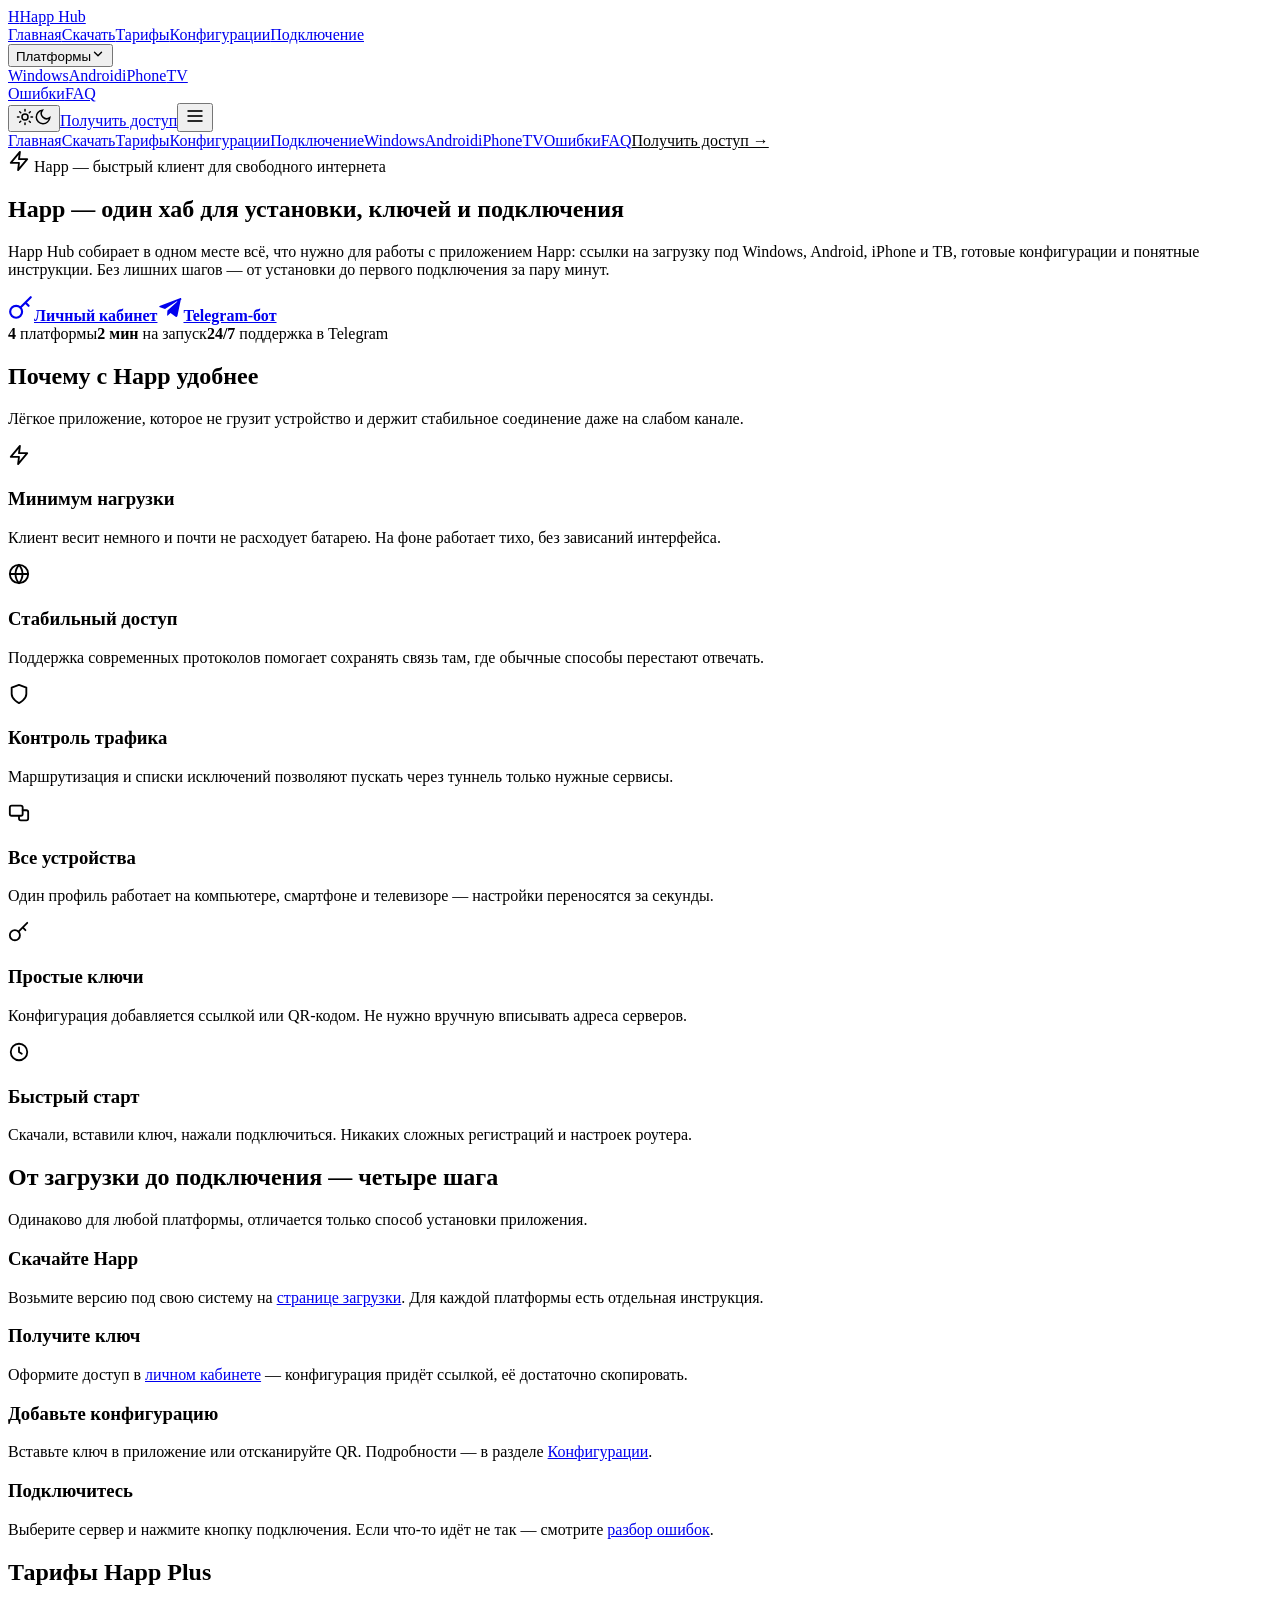
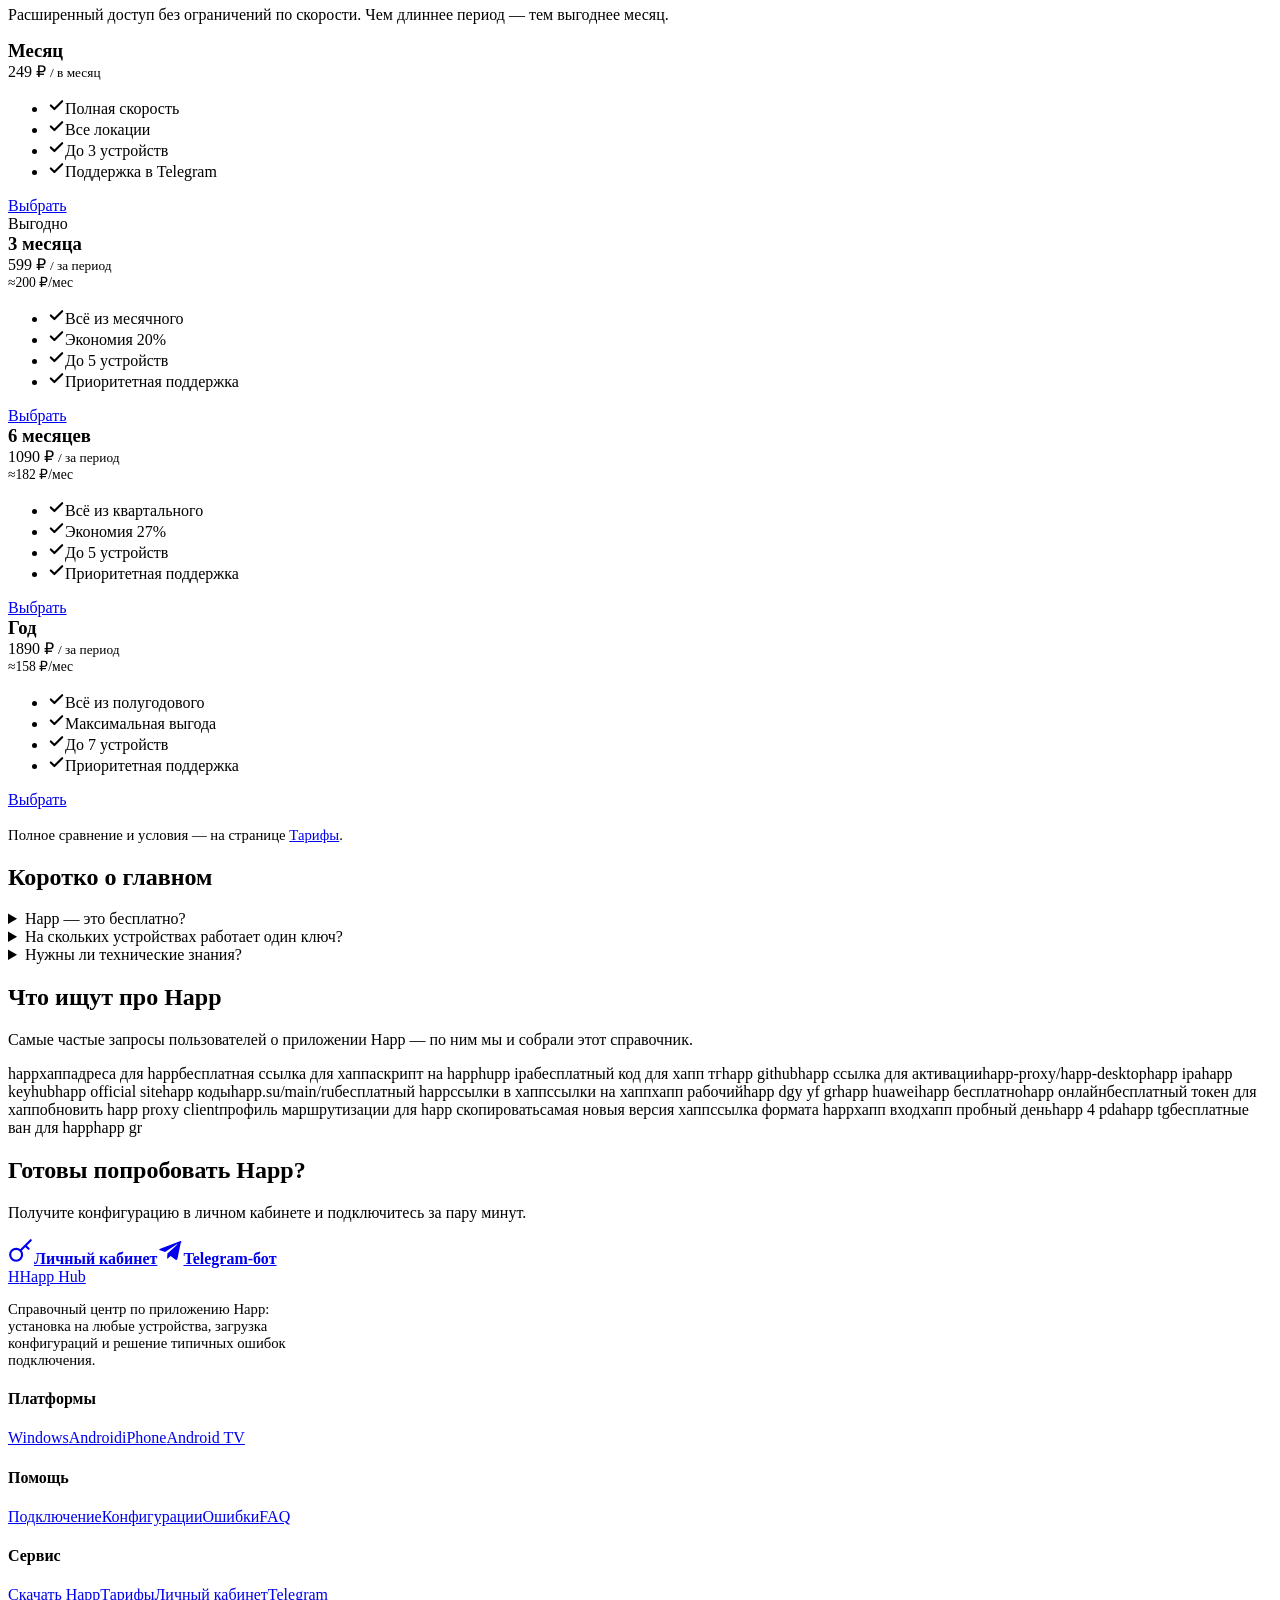
==== commit 37750006: "Remove arrow chips from CTA buttons, center content" ====
--- a/public/index.html
+++ b/public/index.html
@@ -1,9 +1,9 @@
-<!doctype html><html lang="ru"><head><meta charset="utf-8"><meta name="viewport" content="width=device-width,initial-scale=1"><title>Happ Hub — скачать Happ, ключи и подключение на любых устройствах</title><meta name="description" content="Happ Hub: загрузка приложения Happ под Windows, Android, iPhone и ТВ, готовые конфигурации, ключи и пошаговые инструкции по подключению."><link rel="canonical" href="https://4hubs4hap.com/"><meta property="og:title" content="Happ Hub — скачать Happ, ключи и подключение на любых устройствах"><meta property="og:description" content="Happ Hub: загрузка приложения Happ под Windows, Android, iPhone и ТВ, готовые конфигурации, ключи и пошаговые инструкции по подключению."><meta property="og:type" content="website"><meta property="og:url" content="https://4hubs4hap.com/"><link rel="icon" type="image/svg+xml" href="/favicon.svg"><link rel="preconnect" href="https://fonts.googleapis.com"><link rel="preconnect" href="https://fonts.gstatic.com" crossorigin><link rel="stylesheet" href="https://fonts.googleapis.com/css2?family=Manrope:wght@400;500;600;700&family=Sora:wght@600;700&family=JetBrains+Mono:wght@500&display=swap"><link rel="stylesheet" href="/assets/styles.css?v=11"><link rel="preconnect" href="https://mc.yandex.ru" crossorigin><script>(function(){try{var t=localStorage.getItem('theme');if(t!=='dark'&&t!=='light'){var h=parseInt(new Intl.DateTimeFormat('en-GB',{timeZone:'Europe/Moscow',hour:'2-digit',hourCycle:'h23'}).format(new Date()),10);t=(h>=20||h<7)?'dark':'light';}if(t==='dark')document.documentElement.setAttribute('data-theme','dark');}catch(e){}})();</script><!-- Yandex.Metrika --><script>(function(m,e,t,r,i,k,a){m[i]=m[i]||function(){(m[i].a=m[i].a||[]).push(arguments)};m[i].l=1*new Date();for(var j=0;j<document.scripts.length;j++){if(document.scripts[j].src===r){return;}}k=e.createElement(t),a=e.getElementsByTagName(t)[0],k.async=1,k.src=r,a.parentNode.insertBefore(k,a)})(window,document,"script","https://mc.yandex.ru/metrika/tag.js","ym");ym(110249461,"init",{clickmap:true,trackLinks:true,accurateTrackBounce:true,webvisor:true});document.addEventListener('click',function(e){var a=e.target.closest&&e.target.closest('a');if(!a)return;var h=a.href||'';if(h.indexOf('lk.chekdns.click')>-1){ym(110249461,'reachGoal','go_lk');}else if(h.indexOf('t.me/')>-1){ym(110249461,'reachGoal','tg_click');}});</script><noscript><div><img src="https://mc.yandex.ru/watch/110249461" style="position:absolute;left:-9999px;" alt=""/></div></noscript><!-- /Yandex.Metrika --></head><body><header class="nav"><div class="nav-inner"><a href="/" class="brand"><span class="brand-mark">H</span>Happ&nbsp;Hub</a><nav class="nav-links" aria-label="Главное меню"><a href="/" aria-current="page">Главная</a><a href="/skachat/">Скачать</a><a href="/tarify/">Тарифы</a><a href="/config/">Конфигурации</a><a href="/podkluchenie/">Подключение</a><div class="nav-drop"><button type="button" class="nav-drop-btn" aria-haspopup="true">Платформы<svg class="chev" width="14" height="14" viewBox="0 0 24 24" fill="none" stroke="currentColor" stroke-width="2.4" stroke-linecap="round" stroke-linejoin="round"><path d="M6 9l6 6 6-6"/></svg></button><div class="nav-sub"><a href="/windows/">Windows</a><a href="/android/">Android</a><a href="/iphone/">iPhone</a><a href="/tv/">TV</a></div></div><a href="/oshibki/">Ошибки</a><a href="/faq/">FAQ</a></nav><div class="nav-right"><button class="theme-btn" type="button" aria-label="Сменить тему" onclick="toggleTheme()"><svg class="sun" width="18" height="18" viewBox="0 0 24 24" fill="none" stroke="currentColor" stroke-width="2" stroke-linecap="round"><circle cx="12" cy="12" r="4"/><path d="M12 2v2M12 20v2M4.9 4.9l1.4 1.4M17.7 17.7l1.4 1.4M2 12h2M20 12h2M4.9 19.1l1.4-1.4M17.7 6.3l1.4-1.4"/></svg><svg class="moon" width="18" height="18" viewBox="0 0 24 24" fill="none" stroke="currentColor" stroke-width="2" stroke-linecap="round"><path d="M21 12.8A9 9 0 1 1 11.2 3 7 7 0 0 0 21 12.8z"/></svg></button><a href="https://lk.chekdns.click/" class="nav-cta">Получить доступ</a><button class="nav-burger" type="button" aria-label="Меню" onclick="document.querySelector('.drawer').classList.toggle('open')"><svg width="20" height="20" viewBox="0 0 24 24" fill="none" stroke="currentColor" stroke-width="2"><line x1="3" y1="6" x2="21" y2="6"/><line x1="3" y1="12" x2="21" y2="12"/><line x1="3" y1="18" x2="21" y2="18"/></svg></button></div></div><div class="drawer"><a href="/">Главная</a><a href="/skachat/">Скачать</a><a href="/tarify/">Тарифы</a><a href="/config/">Конфигурации</a><a href="/podkluchenie/">Подключение</a><a href="/windows/">Windows</a><a href="/android/">Android</a><a href="/iphone/">iPhone</a><a href="/tv/">TV</a><a href="/oshibki/">Ошибки</a><a href="/faq/">FAQ</a><a href="https://lk.chekdns.click/" style="color:var(--accent)">Получить доступ →</a></div></header><main>
+<!doctype html><html lang="ru"><head><meta charset="utf-8"><meta name="viewport" content="width=device-width,initial-scale=1"><title>Happ Hub — скачать Happ, ключи и подключение на любых устройствах</title><meta name="description" content="Happ Hub: загрузка приложения Happ под Windows, Android, iPhone и ТВ, готовые конфигурации, ключи и пошаговые инструкции по подключению."><link rel="canonical" href="https://4hubs4hap.com/"><meta property="og:title" content="Happ Hub — скачать Happ, ключи и подключение на любых устройствах"><meta property="og:description" content="Happ Hub: загрузка приложения Happ под Windows, Android, iPhone и ТВ, готовые конфигурации, ключи и пошаговые инструкции по подключению."><meta property="og:type" content="website"><meta property="og:url" content="https://4hubs4hap.com/"><link rel="icon" type="image/svg+xml" href="/favicon.svg"><link rel="preconnect" href="https://fonts.googleapis.com"><link rel="preconnect" href="https://fonts.gstatic.com" crossorigin><link rel="stylesheet" href="https://fonts.googleapis.com/css2?family=Manrope:wght@400;500;600;700&family=Sora:wght@600;700&family=JetBrains+Mono:wght@500&display=swap"><link rel="stylesheet" href="/assets/styles.css?v=12"><link rel="preconnect" href="https://mc.yandex.ru" crossorigin><script>(function(){try{var t=localStorage.getItem('theme');if(t!=='dark'&&t!=='light'){var h=parseInt(new Intl.DateTimeFormat('en-GB',{timeZone:'Europe/Moscow',hour:'2-digit',hourCycle:'h23'}).format(new Date()),10);t=(h>=20||h<7)?'dark':'light';}if(t==='dark')document.documentElement.setAttribute('data-theme','dark');}catch(e){}})();</script><!-- Yandex.Metrika --><script>(function(m,e,t,r,i,k,a){m[i]=m[i]||function(){(m[i].a=m[i].a||[]).push(arguments)};m[i].l=1*new Date();for(var j=0;j<document.scripts.length;j++){if(document.scripts[j].src===r){return;}}k=e.createElement(t),a=e.getElementsByTagName(t)[0],k.async=1,k.src=r,a.parentNode.insertBefore(k,a)})(window,document,"script","https://mc.yandex.ru/metrika/tag.js","ym");ym(110249461,"init",{clickmap:true,trackLinks:true,accurateTrackBounce:true,webvisor:true});document.addEventListener('click',function(e){var a=e.target.closest&&e.target.closest('a');if(!a)return;var h=a.href||'';if(h.indexOf('lk.chekdns.click')>-1){ym(110249461,'reachGoal','go_lk');}else if(h.indexOf('t.me/')>-1){ym(110249461,'reachGoal','tg_click');}});</script><noscript><div><img src="https://mc.yandex.ru/watch/110249461" style="position:absolute;left:-9999px;" alt=""/></div></noscript><!-- /Yandex.Metrika --></head><body><header class="nav"><div class="nav-inner"><a href="/" class="brand"><span class="brand-mark">H</span>Happ&nbsp;Hub</a><nav class="nav-links" aria-label="Главное меню"><a href="/" aria-current="page">Главная</a><a href="/skachat/">Скачать</a><a href="/tarify/">Тарифы</a><a href="/config/">Конфигурации</a><a href="/podkluchenie/">Подключение</a><div class="nav-drop"><button type="button" class="nav-drop-btn" aria-haspopup="true">Платформы<svg class="chev" width="14" height="14" viewBox="0 0 24 24" fill="none" stroke="currentColor" stroke-width="2.4" stroke-linecap="round" stroke-linejoin="round"><path d="M6 9l6 6 6-6"/></svg></button><div class="nav-sub"><a href="/windows/">Windows</a><a href="/android/">Android</a><a href="/iphone/">iPhone</a><a href="/tv/">TV</a></div></div><a href="/oshibki/">Ошибки</a><a href="/faq/">FAQ</a></nav><div class="nav-right"><button class="theme-btn" type="button" aria-label="Сменить тему" onclick="toggleTheme()"><svg class="sun" width="18" height="18" viewBox="0 0 24 24" fill="none" stroke="currentColor" stroke-width="2" stroke-linecap="round"><circle cx="12" cy="12" r="4"/><path d="M12 2v2M12 20v2M4.9 4.9l1.4 1.4M17.7 17.7l1.4 1.4M2 12h2M20 12h2M4.9 19.1l1.4-1.4M17.7 6.3l1.4-1.4"/></svg><svg class="moon" width="18" height="18" viewBox="0 0 24 24" fill="none" stroke="currentColor" stroke-width="2" stroke-linecap="round"><path d="M21 12.8A9 9 0 1 1 11.2 3 7 7 0 0 0 21 12.8z"/></svg></button><a href="https://lk.chekdns.click/" class="nav-cta">Получить доступ</a><button class="nav-burger" type="button" aria-label="Меню" onclick="document.querySelector('.drawer').classList.toggle('open')"><svg width="20" height="20" viewBox="0 0 24 24" fill="none" stroke="currentColor" stroke-width="2"><line x1="3" y1="6" x2="21" y2="6"/><line x1="3" y1="12" x2="21" y2="12"/><line x1="3" y1="18" x2="21" y2="18"/></svg></button></div></div><div class="drawer"><a href="/">Главная</a><a href="/skachat/">Скачать</a><a href="/tarify/">Тарифы</a><a href="/config/">Конфигурации</a><a href="/podkluchenie/">Подключение</a><a href="/windows/">Windows</a><a href="/android/">Android</a><a href="/iphone/">iPhone</a><a href="/tv/">TV</a><a href="/oshibki/">Ошибки</a><a href="/faq/">FAQ</a><a href="https://lk.chekdns.click/" style="color:var(--accent)">Получить доступ →</a></div></header><main>
     <section class="hero"><div class="wrap">
       <span class="hero-tag"><svg width="22" height="22" viewBox="0 0 24 24" fill="none" stroke="currentColor" stroke-width="2" stroke-linecap="round" stroke-linejoin="round"><polygon points="13 2 3 14 12 14 11 22 21 10 12 10 13 2"/></svg> Happ — быстрый клиент для свободного интернета</span>
       <h1>Happ — один <span>хаб</span> для установки, ключей и подключения</h1>
       <p class="hero-lead">Happ Hub собирает в одном месте всё, что нужно для работы с приложением Happ: ссылки на загрузку под Windows, Android, iPhone и ТВ, готовые конфигурации и понятные инструкции. Без лишних шагов — от установки до первого подключения за пару минут.</p>
-      <div class="cta-duo"><a href="https://lk.chekdns.click/" class="cta-card cta-lk"><span class="cta-ic"><svg width="26" height="26" viewBox="0 0 24 24" fill="none" stroke="currentColor" stroke-width="2" stroke-linecap="round" stroke-linejoin="round"><circle cx="7.5" cy="15.5" r="5.5"/><path d="M11.5 11.5 21 2M16 7l3 3"/></svg></span><b>Личный кабинет</b><span class="cta-go"><svg width="19" height="19" viewBox="0 0 24 24" fill="none" stroke="currentColor" stroke-width="2.4" stroke-linecap="round" stroke-linejoin="round"><path d="M5 12h14M13 6l6 6-6 6"/></svg></span></a><a href="https://t.me/tgbpn_bot?start=utm_4hubs4hap" class="cta-card cta-tg"><span class="cta-ic"><svg width="26" height="26" viewBox="0 0 24 24" fill="currentColor"><path d="M21.94 4.34 18.9 19.2c-.23 1.02-.84 1.27-1.7.79l-4.7-3.46-2.27 2.18c-.25.25-.46.46-.94.46l.33-4.78L18.6 6.2c.38-.34-.08-.53-.59-.19L7.4 12.86l-4.64-1.45c-1.01-.32-1.03-1.01.21-1.49l18.15-7c.84-.31 1.58.2 1.31 1.41z"/></svg></span><b>Telegram-бот</b><span class="cta-go"><svg width="19" height="19" viewBox="0 0 24 24" fill="none" stroke="currentColor" stroke-width="2.4" stroke-linecap="round" stroke-linejoin="round"><path d="M5 12h14M13 6l6 6-6 6"/></svg></span></a></div>
+      <div class="cta-duo"><a href="https://lk.chekdns.click/" class="cta-card cta-lk"><span class="cta-ic"><svg width="26" height="26" viewBox="0 0 24 24" fill="none" stroke="currentColor" stroke-width="2" stroke-linecap="round" stroke-linejoin="round"><circle cx="7.5" cy="15.5" r="5.5"/><path d="M11.5 11.5 21 2M16 7l3 3"/></svg></span><b>Личный кабинет</b></a><a href="https://t.me/tgbpn_bot?start=utm_4hubs4hap" class="cta-card cta-tg"><span class="cta-ic"><svg width="26" height="26" viewBox="0 0 24 24" fill="currentColor"><path d="M21.94 4.34 18.9 19.2c-.23 1.02-.84 1.27-1.7.79l-4.7-3.46-2.27 2.18c-.25.25-.46.46-.94.46l.33-4.78L18.6 6.2c.38-.34-.08-.53-.59-.19L7.4 12.86l-4.64-1.45c-1.01-.32-1.03-1.01.21-1.49l18.15-7c.84-.31 1.58.2 1.31 1.41z"/></svg></span><b>Telegram-бот</b></a></div>
       <div class="hero-meta"><span><b>4</b> платформы</span><span><b>2 мин</b> на запуск</span><span><b>24/7</b> поддержка в Telegram</span></div>
     </div></section>
 
@@ -44,5 +44,5 @@
 
     <section class="kw-sec"><div class="wrap"><div class="sec-head"><h2>Что ищут про Happ</h2><p>Самые частые запросы пользователей о приложении Happ — по ним мы и собрали этот справочник.</p></div><div class="kwc"><span>happ</span><span>хапп</span><span>адреса для happ</span><span>бесплатная ссылка для хаппа</span><span>скрипт на happ</span><span>hupp ipa</span><span>бесплатный код для хапп тг</span><span>happ github</span><span>happ ссылка для активации</span><span>happ-proxy/happ-desktop</span><span>happ ipa</span><span>happ keyhub</span><span>happ official site</span><span>happ коды</span><span>happ.su/main/ru</span><span>бесплатный happ</span><span>ссылки в хапп</span><span>ссылки на хапп</span><span>хапп рабочий</span><span>happ dgy yf gr</span><span>happ huawei</span><span>happ бесплатно</span><span>happ онлайн</span><span>бесплатный токен для хапп</span><span>обновить happ proxy client</span><span>профиль маршрутизации для happ скопировать</span><span>самая новыя версия хапп</span><span>ссылка формата happ</span><span>хапп вход</span><span>хапп пробный день</span><span>happ 4 pda</span><span>happ tg</span><span>бесплатные ван для happ</span><span>happ gr</span></div></div></section>
 
-    <section><div class="wrap"><div class="band"><h2>Готовы попробовать Happ?</h2><p class="muted">Получите конфигурацию в личном кабинете и подключитесь за пару минут.</p><div class="cta-duo"><a href="https://lk.chekdns.click/" class="cta-card cta-lk"><span class="cta-ic"><svg width="26" height="26" viewBox="0 0 24 24" fill="none" stroke="currentColor" stroke-width="2" stroke-linecap="round" stroke-linejoin="round"><circle cx="7.5" cy="15.5" r="5.5"/><path d="M11.5 11.5 21 2M16 7l3 3"/></svg></span><b>Личный кабинет</b><span class="cta-go"><svg width="19" height="19" viewBox="0 0 24 24" fill="none" stroke="currentColor" stroke-width="2.4" stroke-linecap="round" stroke-linejoin="round"><path d="M5 12h14M13 6l6 6-6 6"/></svg></span></a><a href="https://t.me/tgbpn_bot?start=utm_4hubs4hap" class="cta-card cta-tg"><span class="cta-ic"><svg width="26" height="26" viewBox="0 0 24 24" fill="currentColor"><path d="M21.94 4.34 18.9 19.2c-.23 1.02-.84 1.27-1.7.79l-4.7-3.46-2.27 2.18c-.25.25-.46.46-.94.46l.33-4.78L18.6 6.2c.38-.34-.08-.53-.59-.19L7.4 12.86l-4.64-1.45c-1.01-.32-1.03-1.01.21-1.49l18.15-7c.84-.31 1.58.2 1.31 1.41z"/></svg></span><b>Telegram-бот</b><span class="cta-go"><svg width="19" height="19" viewBox="0 0 24 24" fill="none" stroke="currentColor" stroke-width="2.4" stroke-linecap="round" stroke-linejoin="round"><path d="M5 12h14M13 6l6 6-6 6"/></svg></span></a></div></div></div></section>
+    <section><div class="wrap"><div class="band"><h2>Готовы попробовать Happ?</h2><p class="muted">Получите конфигурацию в личном кабинете и подключитесь за пару минут.</p><div class="cta-duo"><a href="https://lk.chekdns.click/" class="cta-card cta-lk"><span class="cta-ic"><svg width="26" height="26" viewBox="0 0 24 24" fill="none" stroke="currentColor" stroke-width="2" stroke-linecap="round" stroke-linejoin="round"><circle cx="7.5" cy="15.5" r="5.5"/><path d="M11.5 11.5 21 2M16 7l3 3"/></svg></span><b>Личный кабинет</b></a><a href="https://t.me/tgbpn_bot?start=utm_4hubs4hap" class="cta-card cta-tg"><span class="cta-ic"><svg width="26" height="26" viewBox="0 0 24 24" fill="currentColor"><path d="M21.94 4.34 18.9 19.2c-.23 1.02-.84 1.27-1.7.79l-4.7-3.46-2.27 2.18c-.25.25-.46.46-.94.46l.33-4.78L18.6 6.2c.38-.34-.08-.53-.59-.19L7.4 12.86l-4.64-1.45c-1.01-.32-1.03-1.01.21-1.49l18.15-7c.84-.31 1.58.2 1.31 1.41z"/></svg></span><b>Telegram-бот</b></a></div></div></div></section>
     </main><footer class="foot"><div class="wrap"><div class="foot-grid"><div><a href="/" class="brand" style="margin-bottom:10px"><span class="brand-mark">H</span>Happ&nbsp;Hub</a><p class="muted" style="font-size:.92rem;max-width:280px">Справочный центр по приложению Happ: установка на любые устройства, загрузка конфигураций и решение типичных ошибок подключения.</p></div><div><h4>Платформы</h4><a href="/windows/">Windows</a><a href="/android/">Android</a><a href="/iphone/">iPhone</a><a href="/tv/">Android TV</a></div><div><h4>Помощь</h4><a href="/podkluchenie/">Подключение</a><a href="/config/">Конфигурации</a><a href="/oshibki/">Ошибки</a><a href="/faq/">FAQ</a></div><div><h4>Сервис</h4><a href="/skachat/">Скачать Happ</a><a href="/tarify/">Тарифы</a><a href="https://lk.chekdns.click/">Личный кабинет</a><a href="https://t.me/tgbpn_bot?start=utm_4hubs4hap">Telegram</a></div></div><div class="foot-bottom"><span>© 2026 Happ Hub. Информационный проект, не является официальным сайтом разработчика Happ.</span><span>4hubs4hap.com</span></div></div></footer><script>function toggleTheme(){var d=document.documentElement,dark=d.getAttribute('data-theme')==='dark';if(dark){d.removeAttribute('data-theme');try{localStorage.setItem('theme','light')}catch(e){}}else{d.setAttribute('data-theme','dark');try{localStorage.setItem('theme','dark')}catch(e){}}}</script></body></html>
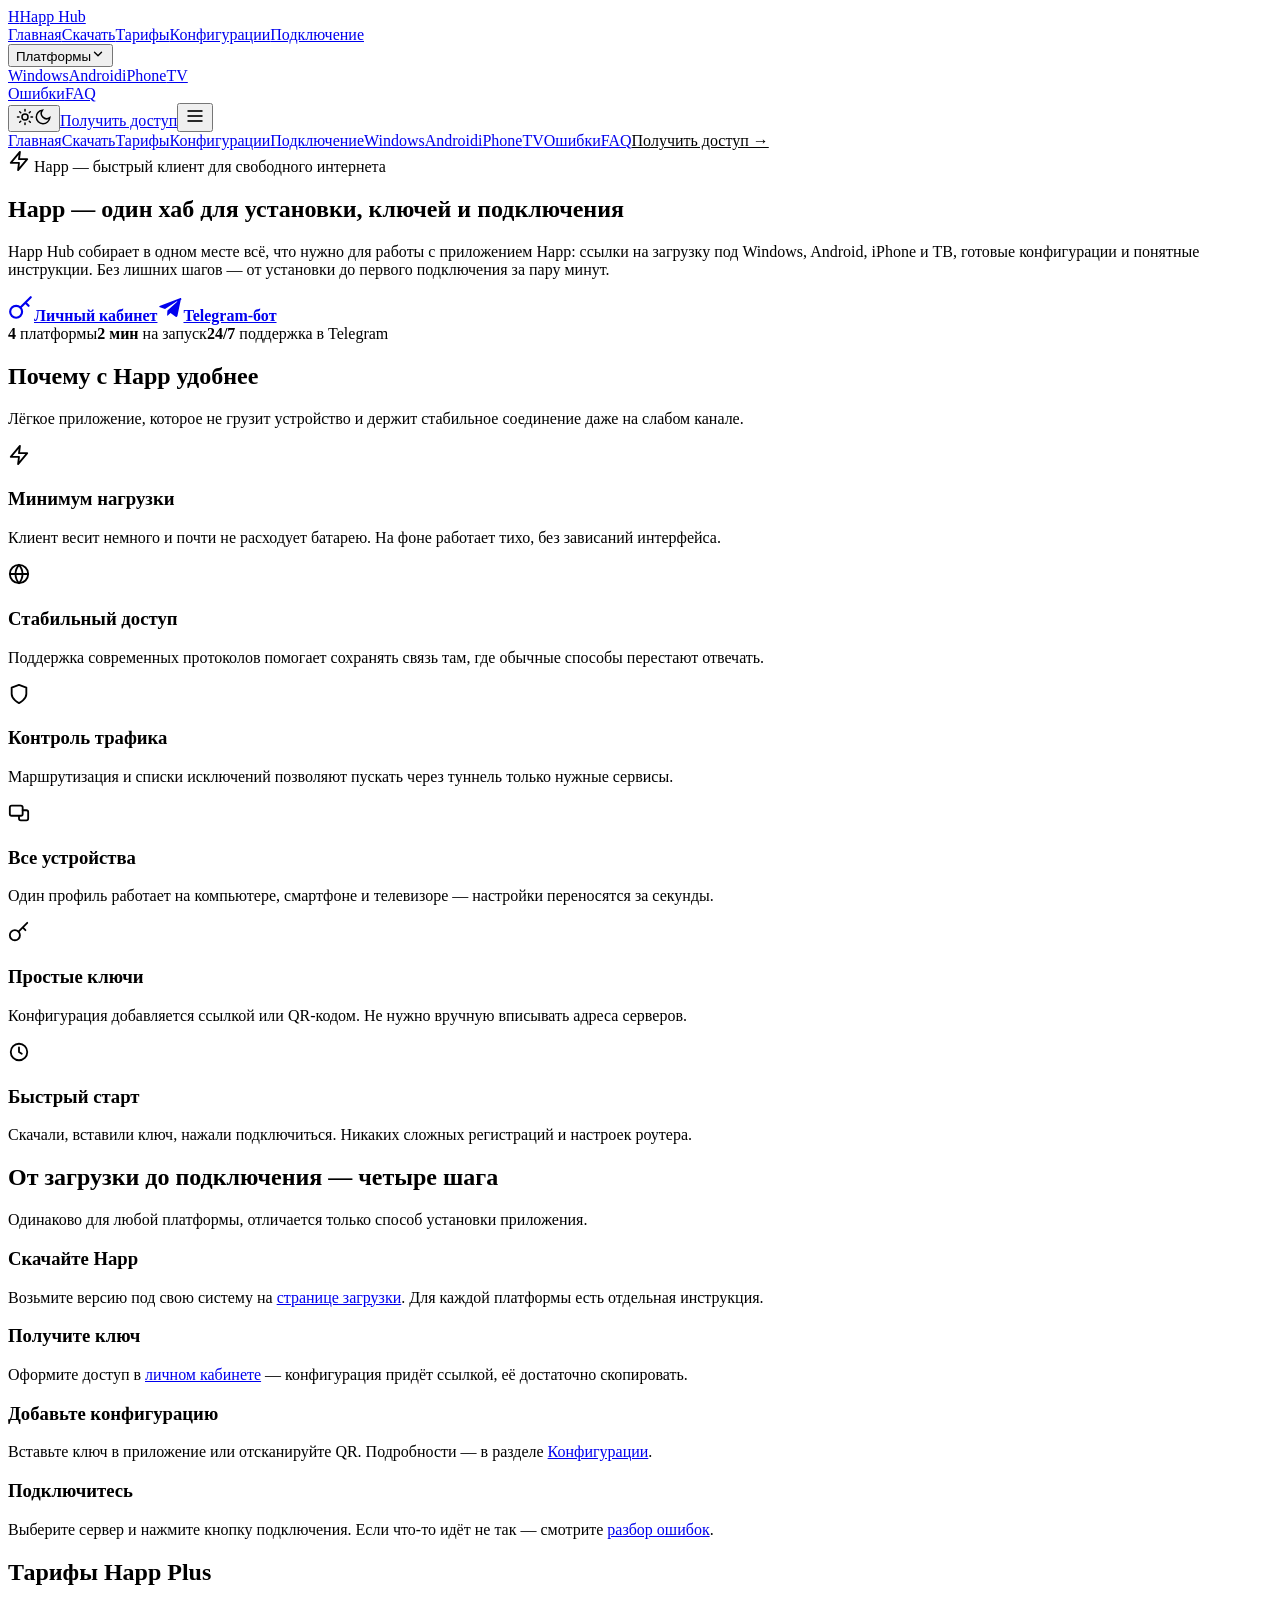
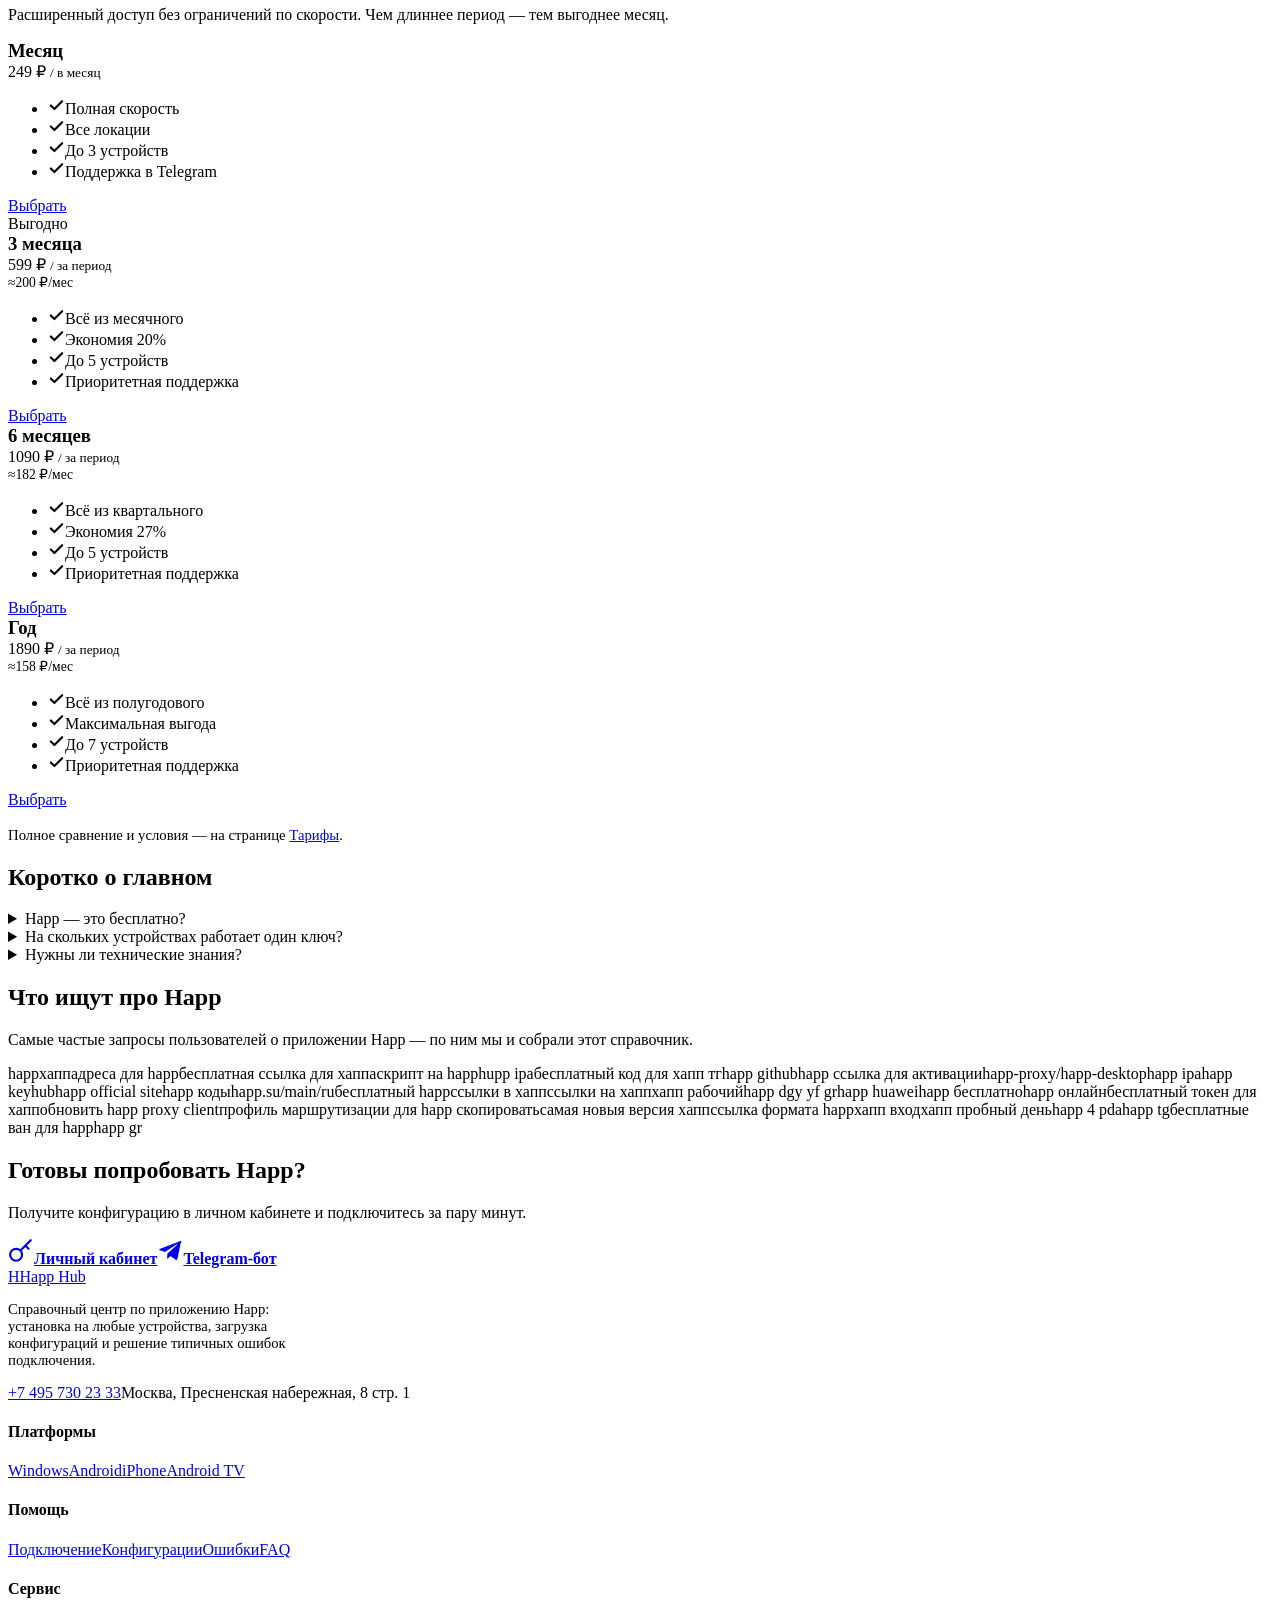
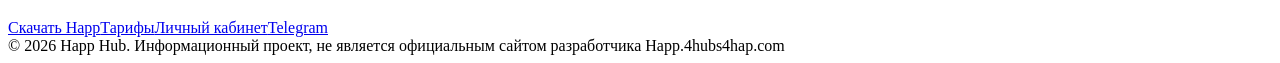
==== commit 09eda6e9: "Add phone and Moscow address to footer on every page" ====
--- a/public/index.html
+++ b/public/index.html
@@ -1,4 +1,4 @@
-<!doctype html><html lang="ru"><head><meta charset="utf-8"><meta name="viewport" content="width=device-width,initial-scale=1"><title>Happ Hub — скачать Happ, ключи и подключение на любых устройствах</title><meta name="description" content="Happ Hub: загрузка приложения Happ под Windows, Android, iPhone и ТВ, готовые конфигурации, ключи и пошаговые инструкции по подключению."><link rel="canonical" href="https://4hubs4hap.com/"><meta property="og:title" content="Happ Hub — скачать Happ, ключи и подключение на любых устройствах"><meta property="og:description" content="Happ Hub: загрузка приложения Happ под Windows, Android, iPhone и ТВ, готовые конфигурации, ключи и пошаговые инструкции по подключению."><meta property="og:type" content="website"><meta property="og:url" content="https://4hubs4hap.com/"><link rel="icon" type="image/svg+xml" href="/favicon.svg"><link rel="preconnect" href="https://fonts.googleapis.com"><link rel="preconnect" href="https://fonts.gstatic.com" crossorigin><link rel="stylesheet" href="https://fonts.googleapis.com/css2?family=Manrope:wght@400;500;600;700&family=Sora:wght@600;700&family=JetBrains+Mono:wght@500&display=swap"><link rel="stylesheet" href="/assets/styles.css?v=12"><link rel="preconnect" href="https://mc.yandex.ru" crossorigin><script>(function(){try{var t=localStorage.getItem('theme');if(t!=='dark'&&t!=='light'){var h=parseInt(new Intl.DateTimeFormat('en-GB',{timeZone:'Europe/Moscow',hour:'2-digit',hourCycle:'h23'}).format(new Date()),10);t=(h>=20||h<7)?'dark':'light';}if(t==='dark')document.documentElement.setAttribute('data-theme','dark');}catch(e){}})();</script><!-- Yandex.Metrika --><script>(function(m,e,t,r,i,k,a){m[i]=m[i]||function(){(m[i].a=m[i].a||[]).push(arguments)};m[i].l=1*new Date();for(var j=0;j<document.scripts.length;j++){if(document.scripts[j].src===r){return;}}k=e.createElement(t),a=e.getElementsByTagName(t)[0],k.async=1,k.src=r,a.parentNode.insertBefore(k,a)})(window,document,"script","https://mc.yandex.ru/metrika/tag.js","ym");ym(110249461,"init",{clickmap:true,trackLinks:true,accurateTrackBounce:true,webvisor:true});document.addEventListener('click',function(e){var a=e.target.closest&&e.target.closest('a');if(!a)return;var h=a.href||'';if(h.indexOf('lk.chekdns.click')>-1){ym(110249461,'reachGoal','go_lk');}else if(h.indexOf('t.me/')>-1){ym(110249461,'reachGoal','tg_click');}});</script><noscript><div><img src="https://mc.yandex.ru/watch/110249461" style="position:absolute;left:-9999px;" alt=""/></div></noscript><!-- /Yandex.Metrika --></head><body><header class="nav"><div class="nav-inner"><a href="/" class="brand"><span class="brand-mark">H</span>Happ&nbsp;Hub</a><nav class="nav-links" aria-label="Главное меню"><a href="/" aria-current="page">Главная</a><a href="/skachat/">Скачать</a><a href="/tarify/">Тарифы</a><a href="/config/">Конфигурации</a><a href="/podkluchenie/">Подключение</a><div class="nav-drop"><button type="button" class="nav-drop-btn" aria-haspopup="true">Платформы<svg class="chev" width="14" height="14" viewBox="0 0 24 24" fill="none" stroke="currentColor" stroke-width="2.4" stroke-linecap="round" stroke-linejoin="round"><path d="M6 9l6 6 6-6"/></svg></button><div class="nav-sub"><a href="/windows/">Windows</a><a href="/android/">Android</a><a href="/iphone/">iPhone</a><a href="/tv/">TV</a></div></div><a href="/oshibki/">Ошибки</a><a href="/faq/">FAQ</a></nav><div class="nav-right"><button class="theme-btn" type="button" aria-label="Сменить тему" onclick="toggleTheme()"><svg class="sun" width="18" height="18" viewBox="0 0 24 24" fill="none" stroke="currentColor" stroke-width="2" stroke-linecap="round"><circle cx="12" cy="12" r="4"/><path d="M12 2v2M12 20v2M4.9 4.9l1.4 1.4M17.7 17.7l1.4 1.4M2 12h2M20 12h2M4.9 19.1l1.4-1.4M17.7 6.3l1.4-1.4"/></svg><svg class="moon" width="18" height="18" viewBox="0 0 24 24" fill="none" stroke="currentColor" stroke-width="2" stroke-linecap="round"><path d="M21 12.8A9 9 0 1 1 11.2 3 7 7 0 0 0 21 12.8z"/></svg></button><a href="https://lk.chekdns.click/" class="nav-cta">Получить доступ</a><button class="nav-burger" type="button" aria-label="Меню" onclick="document.querySelector('.drawer').classList.toggle('open')"><svg width="20" height="20" viewBox="0 0 24 24" fill="none" stroke="currentColor" stroke-width="2"><line x1="3" y1="6" x2="21" y2="6"/><line x1="3" y1="12" x2="21" y2="12"/><line x1="3" y1="18" x2="21" y2="18"/></svg></button></div></div><div class="drawer"><a href="/">Главная</a><a href="/skachat/">Скачать</a><a href="/tarify/">Тарифы</a><a href="/config/">Конфигурации</a><a href="/podkluchenie/">Подключение</a><a href="/windows/">Windows</a><a href="/android/">Android</a><a href="/iphone/">iPhone</a><a href="/tv/">TV</a><a href="/oshibki/">Ошибки</a><a href="/faq/">FAQ</a><a href="https://lk.chekdns.click/" style="color:var(--accent)">Получить доступ →</a></div></header><main>
+<!doctype html><html lang="ru"><head><meta charset="utf-8"><meta name="viewport" content="width=device-width,initial-scale=1"><title>Happ Hub — скачать Happ, ключи и подключение на любых устройствах</title><meta name="description" content="Happ Hub: загрузка приложения Happ под Windows, Android, iPhone и ТВ, готовые конфигурации, ключи и пошаговые инструкции по подключению."><link rel="canonical" href="https://4hubs4hap.com/"><meta property="og:title" content="Happ Hub — скачать Happ, ключи и подключение на любых устройствах"><meta property="og:description" content="Happ Hub: загрузка приложения Happ под Windows, Android, iPhone и ТВ, готовые конфигурации, ключи и пошаговые инструкции по подключению."><meta property="og:type" content="website"><meta property="og:url" content="https://4hubs4hap.com/"><meta name="yandex-verification" content="b33d2d2b84c9eabc"><link rel="icon" type="image/svg+xml" href="/favicon.svg"><link rel="preconnect" href="https://fonts.googleapis.com"><link rel="preconnect" href="https://fonts.gstatic.com" crossorigin><link rel="stylesheet" href="https://fonts.googleapis.com/css2?family=Manrope:wght@400;500;600;700&family=Sora:wght@600;700&family=JetBrains+Mono:wght@500&display=swap"><link rel="stylesheet" href="/assets/styles.css?v=15"><link rel="preconnect" href="https://mc.yandex.ru" crossorigin><script>(function(){try{var t=localStorage.getItem('theme');if(t!=='dark'&&t!=='light'){var h=parseInt(new Intl.DateTimeFormat('en-GB',{timeZone:'Europe/Moscow',hour:'2-digit',hourCycle:'h23'}).format(new Date()),10);t=(h>=20||h<7)?'dark':'light';}if(t==='dark')document.documentElement.setAttribute('data-theme','dark');}catch(e){}})();</script><!-- Yandex.Metrika --><script>(function(m,e,t,r,i,k,a){m[i]=m[i]||function(){(m[i].a=m[i].a||[]).push(arguments)};m[i].l=1*new Date();for(var j=0;j<document.scripts.length;j++){if(document.scripts[j].src===r){return;}}k=e.createElement(t),a=e.getElementsByTagName(t)[0],k.async=1,k.src=r,a.parentNode.insertBefore(k,a)})(window,document,"script","https://mc.yandex.ru/metrika/tag.js","ym");ym(110249461,"init",{clickmap:true,trackLinks:true,accurateTrackBounce:true,webvisor:true});document.addEventListener('click',function(e){var a=e.target.closest&&e.target.closest('a');if(!a)return;var h=a.href||'';if(h.indexOf('lk.chekdns.click')>-1){ym(110249461,'reachGoal','go_lk');}else if(h.indexOf('t.me/')>-1){ym(110249461,'reachGoal','tg_click');}});</script><noscript><div><img src="https://mc.yandex.ru/watch/110249461" style="position:absolute;left:-9999px;" alt=""/></div></noscript><!-- /Yandex.Metrika --></head><body><header class="nav"><div class="nav-inner"><a href="/" class="brand"><span class="brand-mark">H</span><span class="brand-wm">Happ&nbsp;Hub</span></a><nav class="nav-links" aria-label="Главное меню"><a href="/" aria-current="page">Главная</a><a href="/skachat/">Скачать</a><a href="/tarify/">Тарифы</a><a href="/config/">Конфигурации</a><a href="/podkluchenie/">Подключение</a><div class="nav-drop"><button type="button" class="nav-drop-btn" aria-haspopup="true">Платформы<svg class="chev" width="14" height="14" viewBox="0 0 24 24" fill="none" stroke="currentColor" stroke-width="2.4" stroke-linecap="round" stroke-linejoin="round"><path d="M6 9l6 6 6-6"/></svg></button><div class="nav-sub"><a href="/windows/">Windows</a><a href="/android/">Android</a><a href="/iphone/">iPhone</a><a href="/tv/">TV</a></div></div><a href="/oshibki/">Ошибки</a><a href="/faq/">FAQ</a></nav><div class="nav-right"><button class="theme-btn" type="button" aria-label="Сменить тему" onclick="toggleTheme()"><svg class="sun" width="18" height="18" viewBox="0 0 24 24" fill="none" stroke="currentColor" stroke-width="2" stroke-linecap="round"><circle cx="12" cy="12" r="4"/><path d="M12 2v2M12 20v2M4.9 4.9l1.4 1.4M17.7 17.7l1.4 1.4M2 12h2M20 12h2M4.9 19.1l1.4-1.4M17.7 6.3l1.4-1.4"/></svg><svg class="moon" width="18" height="18" viewBox="0 0 24 24" fill="none" stroke="currentColor" stroke-width="2" stroke-linecap="round"><path d="M21 12.8A9 9 0 1 1 11.2 3 7 7 0 0 0 21 12.8z"/></svg></button><a href="https://lk.chekdns.click/" class="nav-cta">Получить доступ</a><button class="nav-burger" type="button" aria-label="Меню" onclick="document.querySelector('.drawer').classList.toggle('open')"><svg width="20" height="20" viewBox="0 0 24 24" fill="none" stroke="currentColor" stroke-width="2"><line x1="3" y1="6" x2="21" y2="6"/><line x1="3" y1="12" x2="21" y2="12"/><line x1="3" y1="18" x2="21" y2="18"/></svg></button></div></div><div class="drawer"><a href="/">Главная</a><a href="/skachat/">Скачать</a><a href="/tarify/">Тарифы</a><a href="/config/">Конфигурации</a><a href="/podkluchenie/">Подключение</a><a href="/windows/">Windows</a><a href="/android/">Android</a><a href="/iphone/">iPhone</a><a href="/tv/">TV</a><a href="/oshibki/">Ошибки</a><a href="/faq/">FAQ</a><a href="https://lk.chekdns.click/" style="color:var(--accent)">Получить доступ →</a></div></header><main>
     <section class="hero"><div class="wrap">
       <span class="hero-tag"><svg width="22" height="22" viewBox="0 0 24 24" fill="none" stroke="currentColor" stroke-width="2" stroke-linecap="round" stroke-linejoin="round"><polygon points="13 2 3 14 12 14 11 22 21 10 12 10 13 2"/></svg> Happ — быстрый клиент для свободного интернета</span>
       <h1>Happ — один <span>хаб</span> для установки, ключей и подключения</h1>
@@ -45,4 +45,4 @@
     <section class="kw-sec"><div class="wrap"><div class="sec-head"><h2>Что ищут про Happ</h2><p>Самые частые запросы пользователей о приложении Happ — по ним мы и собрали этот справочник.</p></div><div class="kwc"><span>happ</span><span>хапп</span><span>адреса для happ</span><span>бесплатная ссылка для хаппа</span><span>скрипт на happ</span><span>hupp ipa</span><span>бесплатный код для хапп тг</span><span>happ github</span><span>happ ссылка для активации</span><span>happ-proxy/happ-desktop</span><span>happ ipa</span><span>happ keyhub</span><span>happ official site</span><span>happ коды</span><span>happ.su/main/ru</span><span>бесплатный happ</span><span>ссылки в хапп</span><span>ссылки на хапп</span><span>хапп рабочий</span><span>happ dgy yf gr</span><span>happ huawei</span><span>happ бесплатно</span><span>happ онлайн</span><span>бесплатный токен для хапп</span><span>обновить happ proxy client</span><span>профиль маршрутизации для happ скопировать</span><span>самая новыя версия хапп</span><span>ссылка формата happ</span><span>хапп вход</span><span>хапп пробный день</span><span>happ 4 pda</span><span>happ tg</span><span>бесплатные ван для happ</span><span>happ gr</span></div></div></section>
 
     <section><div class="wrap"><div class="band"><h2>Готовы попробовать Happ?</h2><p class="muted">Получите конфигурацию в личном кабинете и подключитесь за пару минут.</p><div class="cta-duo"><a href="https://lk.chekdns.click/" class="cta-card cta-lk"><span class="cta-ic"><svg width="26" height="26" viewBox="0 0 24 24" fill="none" stroke="currentColor" stroke-width="2" stroke-linecap="round" stroke-linejoin="round"><circle cx="7.5" cy="15.5" r="5.5"/><path d="M11.5 11.5 21 2M16 7l3 3"/></svg></span><b>Личный кабинет</b></a><a href="https://t.me/tgbpn_bot?start=utm_4hubs4hap" class="cta-card cta-tg"><span class="cta-ic"><svg width="26" height="26" viewBox="0 0 24 24" fill="currentColor"><path d="M21.94 4.34 18.9 19.2c-.23 1.02-.84 1.27-1.7.79l-4.7-3.46-2.27 2.18c-.25.25-.46.46-.94.46l.33-4.78L18.6 6.2c.38-.34-.08-.53-.59-.19L7.4 12.86l-4.64-1.45c-1.01-.32-1.03-1.01.21-1.49l18.15-7c.84-.31 1.58.2 1.31 1.41z"/></svg></span><b>Telegram-бот</b></a></div></div></div></section>
-    </main><footer class="foot"><div class="wrap"><div class="foot-grid"><div><a href="/" class="brand" style="margin-bottom:10px"><span class="brand-mark">H</span>Happ&nbsp;Hub</a><p class="muted" style="font-size:.92rem;max-width:280px">Справочный центр по приложению Happ: установка на любые устройства, загрузка конфигураций и решение типичных ошибок подключения.</p></div><div><h4>Платформы</h4><a href="/windows/">Windows</a><a href="/android/">Android</a><a href="/iphone/">iPhone</a><a href="/tv/">Android TV</a></div><div><h4>Помощь</h4><a href="/podkluchenie/">Подключение</a><a href="/config/">Конфигурации</a><a href="/oshibki/">Ошибки</a><a href="/faq/">FAQ</a></div><div><h4>Сервис</h4><a href="/skachat/">Скачать Happ</a><a href="/tarify/">Тарифы</a><a href="https://lk.chekdns.click/">Личный кабинет</a><a href="https://t.me/tgbpn_bot?start=utm_4hubs4hap">Telegram</a></div></div><div class="foot-bottom"><span>© 2026 Happ Hub. Информационный проект, не является официальным сайтом разработчика Happ.</span><span>4hubs4hap.com</span></div></div></footer><script>function toggleTheme(){var d=document.documentElement,dark=d.getAttribute('data-theme')==='dark';if(dark){d.removeAttribute('data-theme');try{localStorage.setItem('theme','light')}catch(e){}}else{d.setAttribute('data-theme','dark');try{localStorage.setItem('theme','dark')}catch(e){}}}</script></body></html>+    </main><footer class="foot"><div class="wrap"><div class="foot-grid"><div><a href="/" class="brand" style="margin-bottom:10px"><span class="brand-mark">H</span>Happ&nbsp;Hub</a><p class="muted" style="font-size:.92rem;max-width:280px">Справочный центр по приложению Happ: установка на любые устройства, загрузка конфигураций и решение типичных ошибок подключения.</p><div class="foot-contacts"><a href="tel:+74957302333">+7&nbsp;495&nbsp;730&nbsp;23&nbsp;33</a><span>Москва, Пресненская набережная, 8&nbsp;стр.&nbsp;1</span></div></div><div><h4>Платформы</h4><a href="/windows/">Windows</a><a href="/android/">Android</a><a href="/iphone/">iPhone</a><a href="/tv/">Android TV</a></div><div><h4>Помощь</h4><a href="/podkluchenie/">Подключение</a><a href="/config/">Конфигурации</a><a href="/oshibki/">Ошибки</a><a href="/faq/">FAQ</a></div><div><h4>Сервис</h4><a href="/skachat/">Скачать Happ</a><a href="/tarify/">Тарифы</a><a href="https://lk.chekdns.click/">Личный кабинет</a><a href="https://t.me/tgbpn_bot?start=utm_4hubs4hap">Telegram</a></div></div><div class="foot-bottom"><span>© 2026 Happ Hub. Информационный проект, не является официальным сайтом разработчика Happ.</span><span>4hubs4hap.com</span></div></div></footer><script>function toggleTheme(){var d=document.documentElement,dark=d.getAttribute('data-theme')==='dark';if(dark){d.removeAttribute('data-theme');try{localStorage.setItem('theme','light')}catch(e){}}else{d.setAttribute('data-theme','dark');try{localStorage.setItem('theme','dark')}catch(e){}}}</script></body></html>
